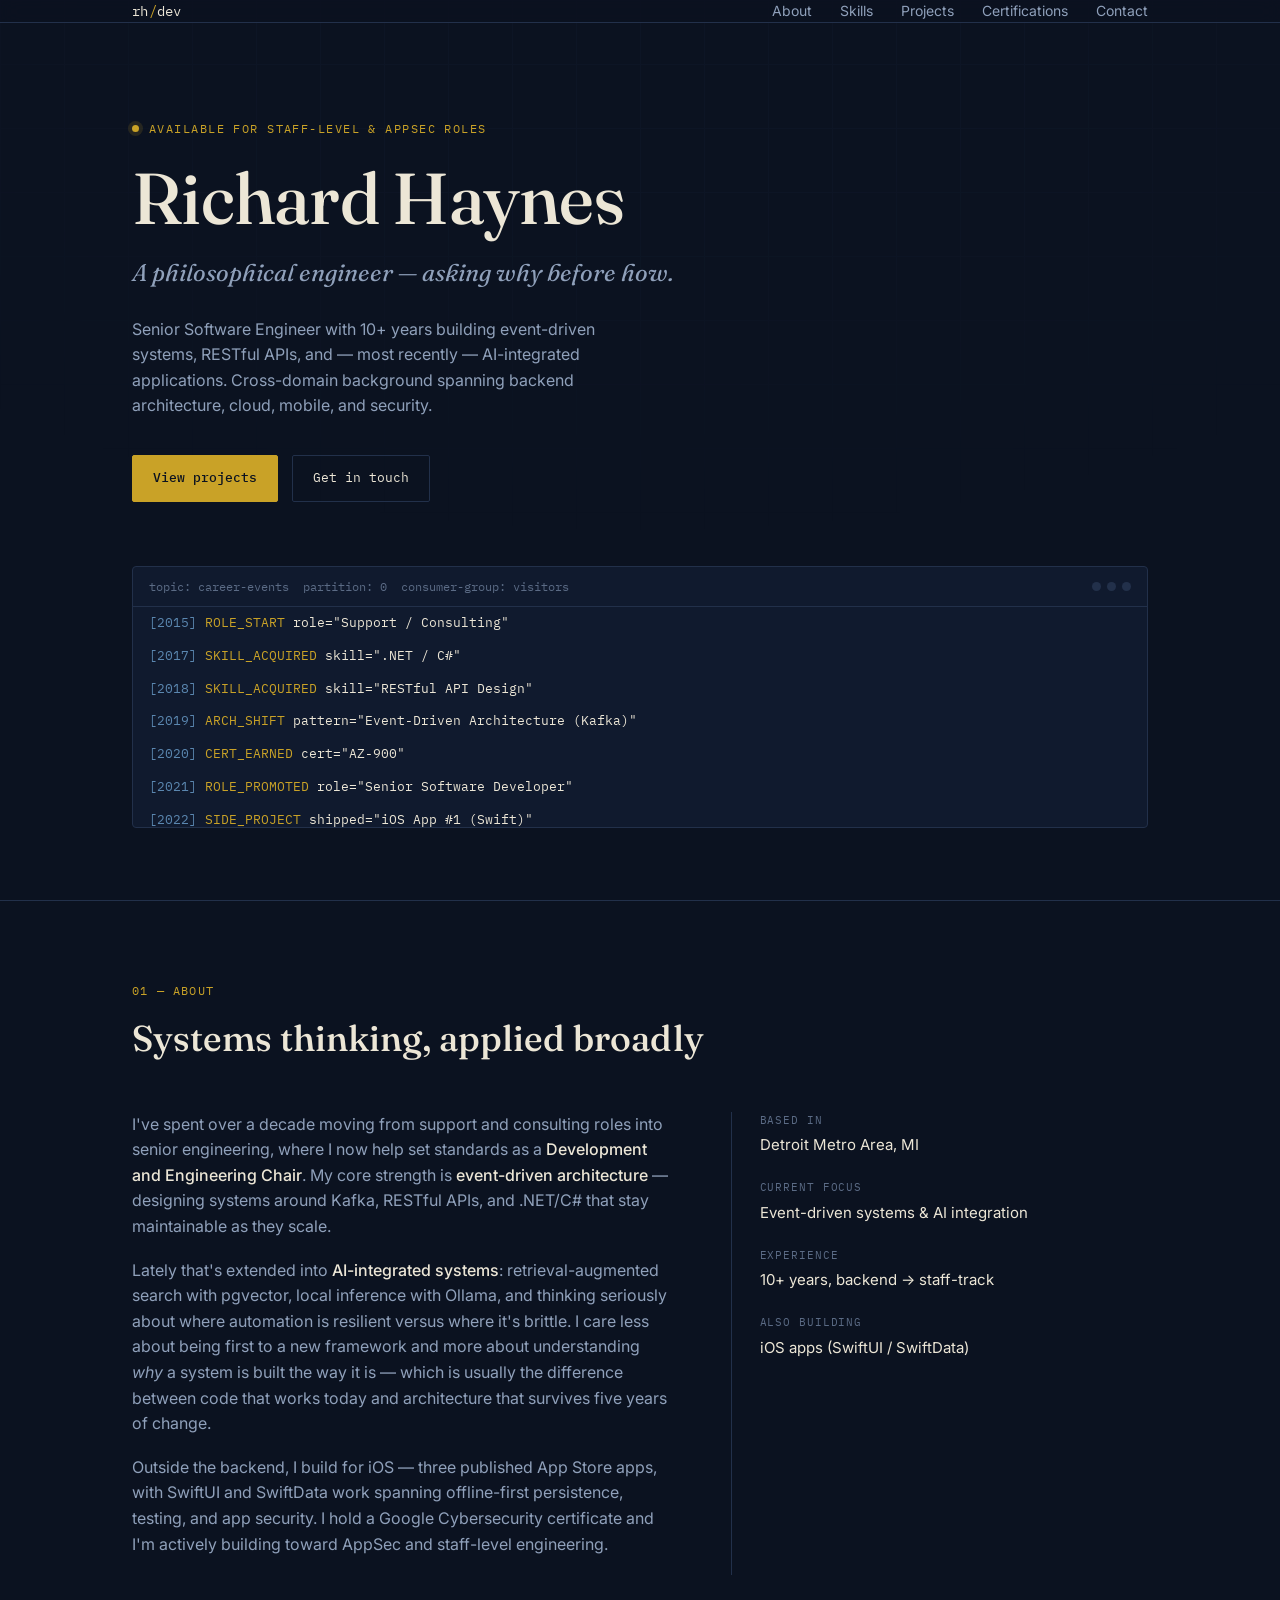
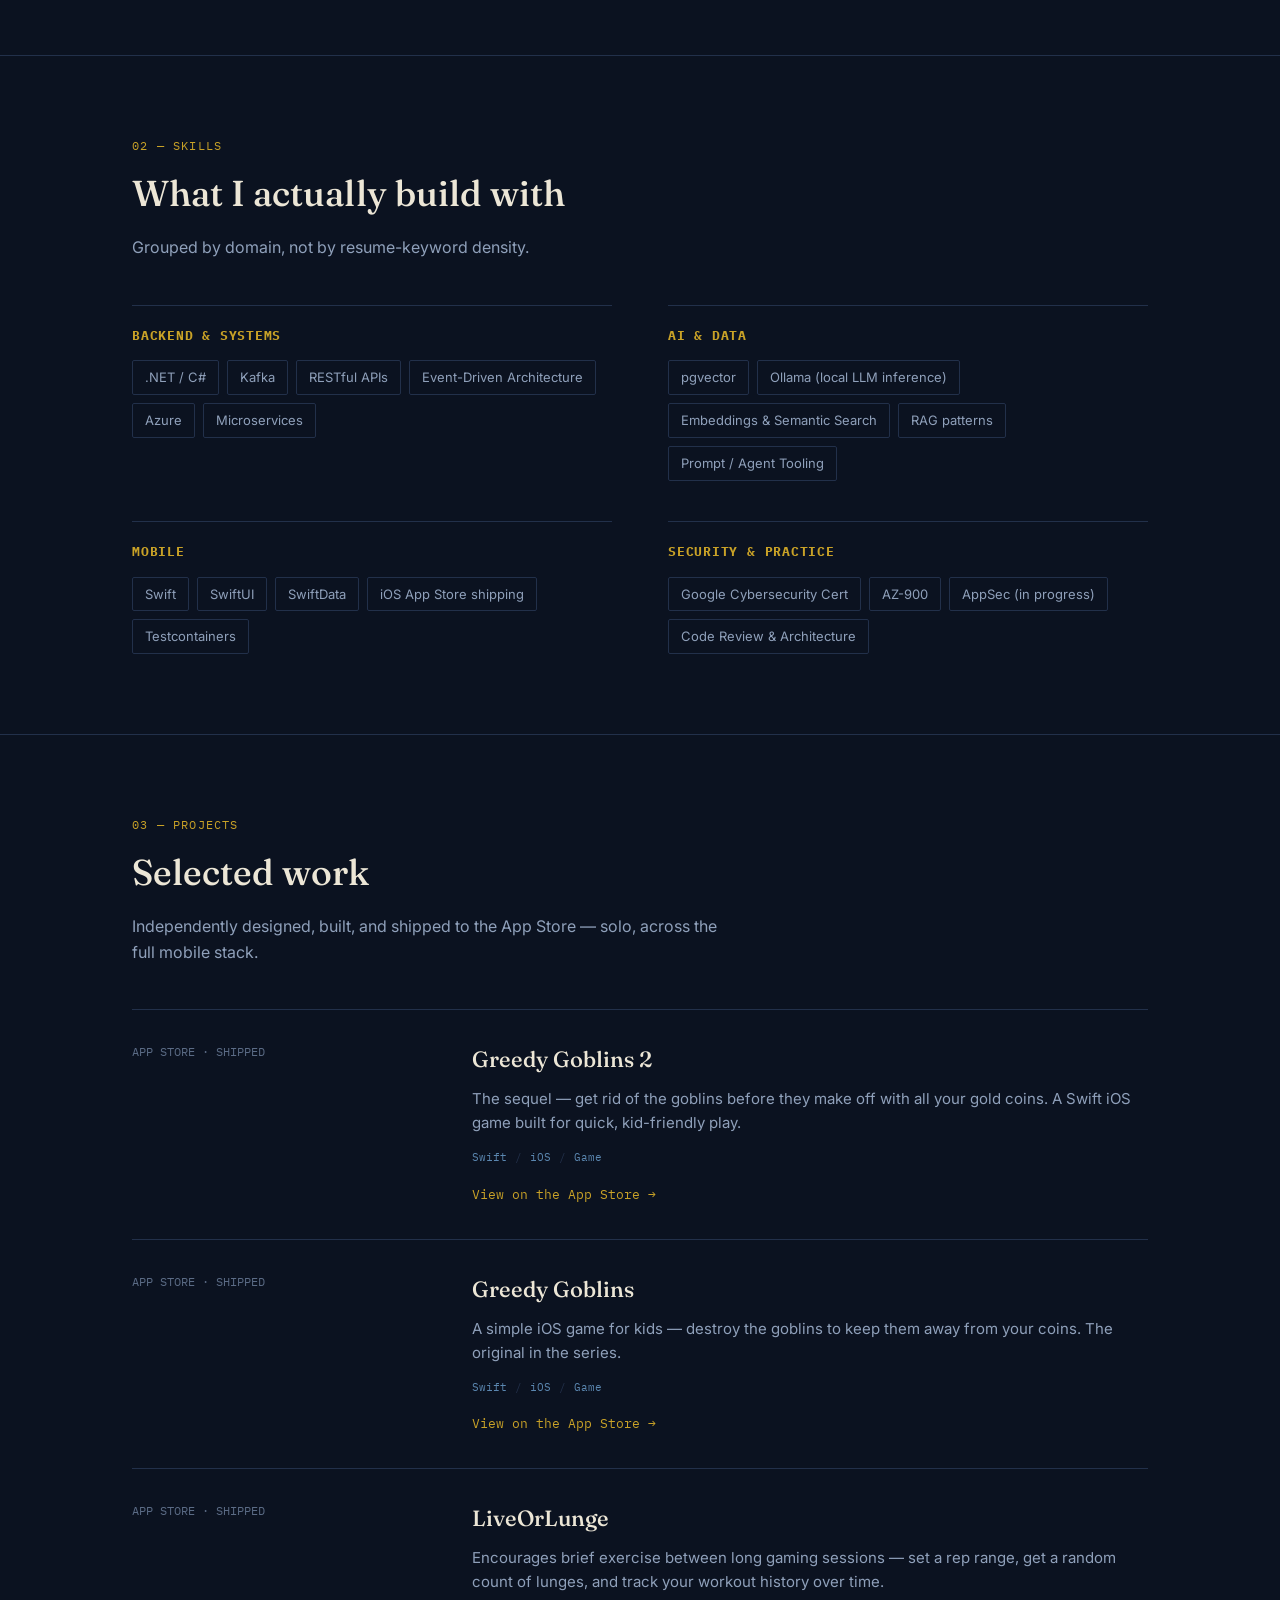
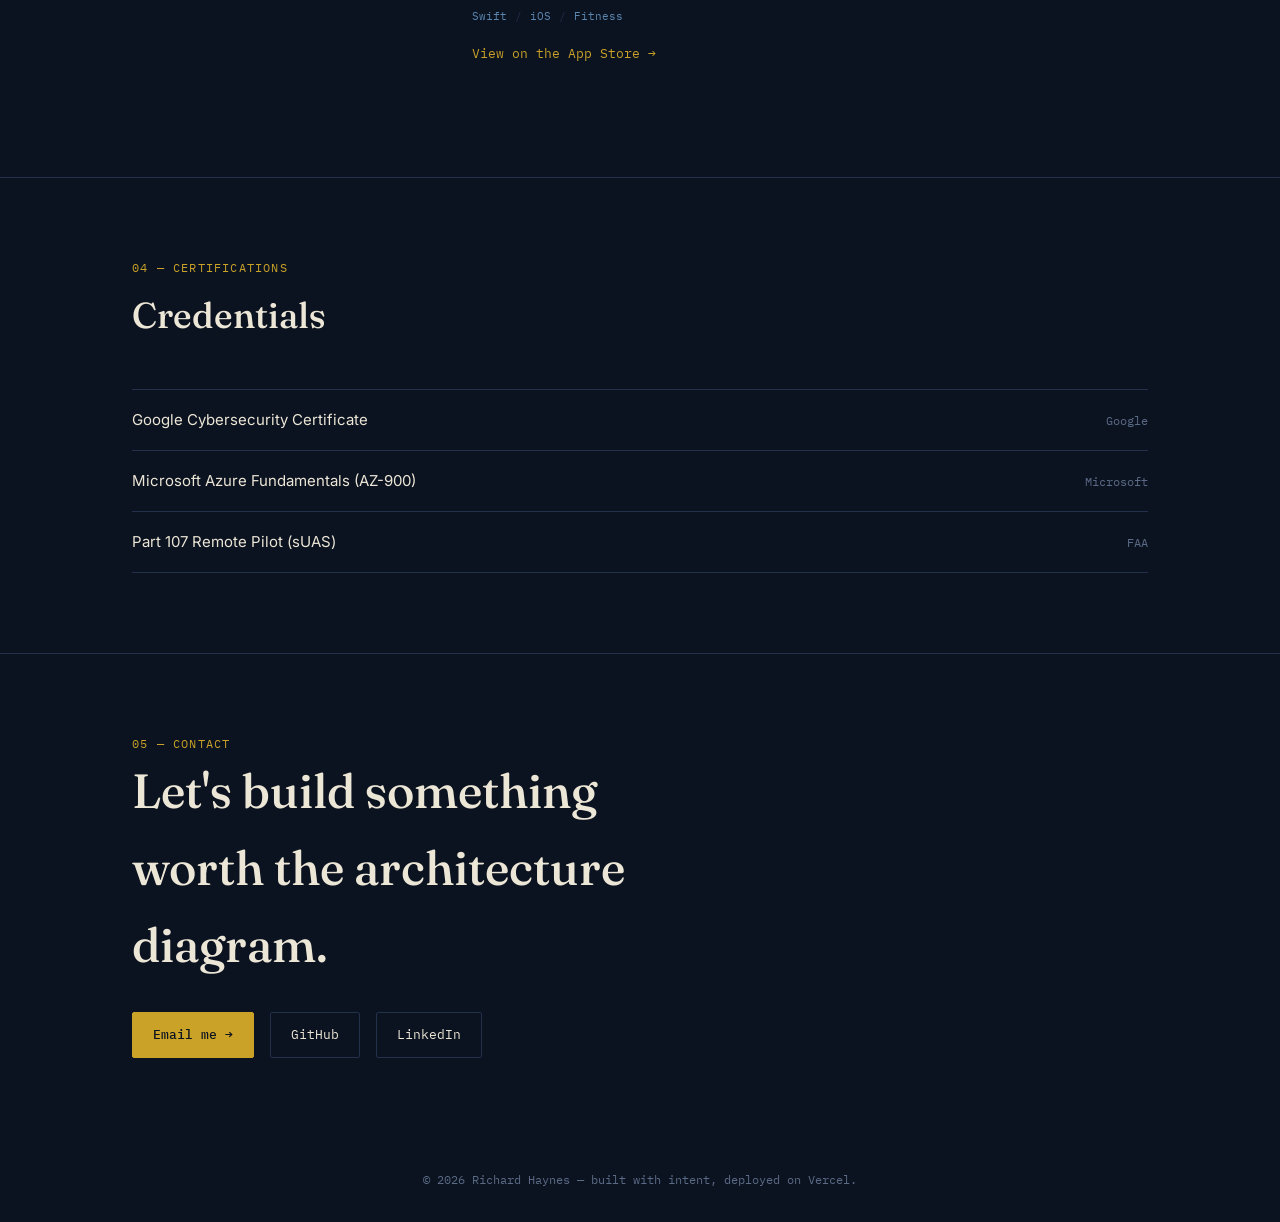
==== index.html @ aa9af034 "init commit" ====
<!DOCTYPE html>
<html lang="en">
<head>
<meta charset="UTF-8">
<meta name="viewport" content="width=device-width, initial-scale=1.0">
<title>Richard Haynes — Senior Software Engineer</title>
<meta name="description" content="Richard Haynes — Senior Software Engineer. Event-driven systems, AI integration, and the judgment layer above automation.">
<link rel="preconnect" href="https://fonts.googleapis.com">
<link rel="preconnect" href="https://fonts.gstatic.com" crossorigin>
<link href="https://fonts.googleapis.com/css2?family=Fraunces:opsz,wght@9..144,400;9..144,500;9..144,600&family=Inter:wght@400;500;600&family=IBM+Plex+Mono:wght@400;500&display=swap" rel="stylesheet">
<style>
  :root{
    --bg:#0B1220;
    --bg-panel:#101A2E;
    --bg-panel-2:#0D1626;
    --text:#ECE6D6;
    --text-dim:#8FA0BA;
    --text-dim-2:#5B6B85;
    --accent:#C9A227;
    --accent-soft:rgba(201,162,39,0.14);
    --accent-2:#5B87B0;
    --line:#22304A;
    --serif:'Fraunces', Georgia, serif;
    --sans:'Inter', -apple-system, BlinkMacSystemFont, sans-serif;
    --mono:'IBM Plex Mono', 'SF Mono', Menlo, monospace;
  }
  *{box-sizing:border-box; margin:0; padding:0;}
  html{scroll-behavior:smooth;}
  body{
    background:var(--bg);
    color:var(--text);
    font-family:var(--sans);
    line-height:1.6;
    -webkit-font-smoothing:antialiased;
  }
  a{color:inherit;}
  .wrap{max-width:1080px; margin:0 auto; padding:0 32px;}

  /* subtle grid texture */
  .grid-bg{
    position:fixed; inset:0; z-index:0; pointer-events:none;
    background-image:
      linear-gradient(var(--line) 1px, transparent 1px),
      linear-gradient(90deg, var(--line) 1px, transparent 1px);
    background-size:64px 64px;
    opacity:0.12;
    mask-image:radial-gradient(ellipse 80% 60% at 50% 0%, #000 40%, transparent 100%);
  }

  header{
    position:sticky; top:0; z-index:10;
    backdrop-filter:blur(10px);
    background:rgba(11,18,32,0.82);
    border-bottom:1px solid var(--line);
  }
  nav{
    display:flex; align-items:center; justify-content:space-between;
    padding:18px 0;
  }
  .logo{
    font-family:var(--mono); font-size:14px; letter-spacing:0.02em;
    color:var(--text);
  }
  .logo span{color:var(--accent);}
  .navlinks{display:flex; gap:28px; font-size:14px; color:var(--text-dim);}
  .navlinks a{text-decoration:none; transition:color .2s;}
  .navlinks a:hover{color:var(--accent);}

  /* HERO */
  .hero{
    position:relative; z-index:1;
    padding:96px 0 72px;
    border-bottom:1px solid var(--line);
  }
  .eyebrow{
    font-family:var(--mono); font-size:12px; letter-spacing:0.12em;
    text-transform:uppercase; color:var(--accent);
    display:flex; align-items:center; gap:10px; margin-bottom:22px;
  }
  .eyebrow::before{
    content:''; width:7px; height:7px; border-radius:50%;
    background:var(--accent); box-shadow:0 0 0 4px var(--accent-soft);
  }
  h1{
    font-family:var(--serif); font-weight:500;
    font-size:clamp(40px, 6vw, 72px);
    line-height:1.05; letter-spacing:-0.01em;
    max-width:14ch;
  }
  .role{
    font-family:var(--serif); font-style:italic; font-weight:400;
    font-size:clamp(18px, 2.2vw, 24px);
    color:var(--text-dim); margin-top:18px; max-width:38ch;
  }
  .hero-desc{
    margin-top:24px; color:var(--text-dim); max-width:52ch; font-size:16px;
  }
  .hero-cta{
    margin-top:36px; display:flex; gap:14px; flex-wrap:wrap;
  }
  .btn{
    font-family:var(--mono); font-size:13px;
    padding:12px 20px; border-radius:2px;
    text-decoration:none; display:inline-flex; align-items:center; gap:8px;
    transition:all .2s; border:1px solid var(--line);
  }
  .btn-primary{background:var(--accent); color:#0B1220; border-color:var(--accent); font-weight:500;}
  .btn-primary:hover{background:#E0B830;}
  .btn-ghost{color:var(--text); }
  .btn-ghost:hover{border-color:var(--accent); color:var(--accent);}

  /* LOG STREAM — signature element */
  .stream-panel{
    margin-top:64px;
    background:var(--bg-panel);
    border:1px solid var(--line);
    border-radius:4px;
    overflow:hidden;
  }
  .stream-head{
    display:flex; align-items:center; justify-content:space-between;
    padding:10px 16px; border-bottom:1px solid var(--line);
    font-family:var(--mono); font-size:12px; color:var(--text-dim-2);
  }
  .stream-dots{display:flex; gap:6px;}
  .stream-dots span{width:9px; height:9px; border-radius:50%; background:var(--line);}
  .stream-body{
    height:220px; overflow:hidden; position:relative;
    font-family:var(--mono); font-size:13px;
  }
  .stream-track{
    position:absolute; width:100%;
    animation:scrollLog 28s linear infinite;
  }
  .stream-track div{padding:6px 16px; white-space:nowrap; color:var(--text-dim);}
  .stream-track .k{color:var(--accent-2);}
  .stream-track .v{color:var(--accent);}
  .stream-track .msg{color:var(--text);}
  @keyframes scrollLog{
    0%{transform:translateY(0);}
    100%{transform:translateY(-50%);}
  }
  @media (prefers-reduced-motion: reduce){
    .stream-track{animation:none;}
  }

  /* SECTIONS */
  section{
    position:relative; z-index:1;
    padding:80px 0;
    border-bottom:1px solid var(--line);
  }
  .section-head{margin-bottom:44px;}
  .section-num{
    font-family:var(--mono); font-size:12px; color:var(--accent);
    letter-spacing:0.1em; text-transform:uppercase;
  }
  .section-title{
    font-family:var(--serif); font-weight:500; font-size:clamp(26px,3.4vw,36px);
    margin-top:10px;
  }
  .section-sub{color:var(--text-dim); margin-top:12px; max-width:60ch;}

  /* ABOUT */
  .about-grid{display:grid; grid-template-columns:1.3fr 1fr; gap:56px;}
  .about-body p{color:var(--text-dim); margin-bottom:18px; font-size:16px;}
  .about-body strong{color:var(--text); font-weight:500;}
  .facts{border-left:1px solid var(--line); padding-left:28px; display:flex; flex-direction:column; gap:22px;}
  .fact-label{font-family:var(--mono); font-size:11px; color:var(--text-dim-2); text-transform:uppercase; letter-spacing:0.08em;}
  .fact-val{font-size:15px; margin-top:4px;}

  /* SKILLS */
  .skill-cols{display:grid; grid-template-columns:repeat(2,1fr); gap:40px 56px;}
  .skill-group{border-top:1px solid var(--line); padding-top:20px;}
  .skill-group h3{
    font-family:var(--mono); font-size:13px; color:var(--accent);
    text-transform:uppercase; letter-spacing:0.06em; margin-bottom:14px;
  }
  .skill-tags{display:flex; flex-wrap:wrap; gap:8px;}
  .skill-tags span{
    font-size:13px; padding:6px 12px; border:1px solid var(--line);
    border-radius:2px; color:var(--text-dim);
  }

  /* PROJECTS */
  .proj-list{display:flex; flex-direction:column;}
  .proj{
    display:grid; grid-template-columns:1fr 2.2fr; gap:32px;
    padding:32px 0; border-top:1px solid var(--line);
  }
  .proj:last-child{border-bottom:none;}
  .proj-meta{font-family:var(--mono); font-size:12px; color:var(--text-dim-2);}
  .proj-title{
    font-family:var(--serif); font-size:22px; font-weight:500; margin-bottom:10px; color:var(--text);
  }
  .proj-desc{color:var(--text-dim); font-size:15px; margin-bottom:14px;}
  .proj-tags{display:flex; flex-wrap:wrap; gap:8px; margin-bottom:14px;}
  .proj-tags span{font-family:var(--mono); font-size:11px; color:var(--accent-2);}
  .proj-tags span::after{content:'/'; margin-left:8px; color:var(--line);}
  .proj-tags span:last-child::after{content:'';}
  .proj-link{font-family:var(--mono); font-size:13px; color:var(--accent); text-decoration:none;}
  .proj-link:hover{text-decoration:underline;}

  /* CERTS */
  .cert-row{
    display:flex; justify-content:space-between; align-items:baseline;
    padding:18px 0; border-top:1px solid var(--line);
    font-size:15px;
  }
  .cert-row:last-child{border-bottom:1px solid var(--line);}
  .cert-name{color:var(--text);}
  .cert-year{font-family:var(--mono); font-size:12px; color:var(--text-dim-2);}

  /* CONTACT */
  .contact{border-bottom:none;}
  .contact-inner{
    display:flex; flex-direction:column; align-items:flex-start; gap:28px;
  }
  .contact-title{
    font-family:var(--serif); font-weight:500; font-size:clamp(32px,4.4vw,48px);
    max-width:16ch;
  }
  .contact-links{display:flex; gap:16px; flex-wrap:wrap;}

  footer{
    padding:32px 0; text-align:center;
    font-family:var(--mono); font-size:12px; color:var(--text-dim-2);
  }

  /* reveal on scroll */
  .reveal{opacity:0; transform:translateY(16px); transition:opacity .6s ease, transform .6s ease;}
  .reveal.in{opacity:1; transform:translateY(0);}

  @media (max-width:760px){
    .about-grid, .skill-cols{grid-template-columns:1fr;}
    .proj{grid-template-columns:1fr; gap:12px;}
    .navlinks{display:none;}
    .wrap{padding:0 20px;}
    .facts{border-left:none; padding-left:0; border-top:1px solid var(--line); padding-top:20px;}
  }
</style>
</head>
<body>

<div class="grid-bg"></div>

<header>
  <nav class="wrap">
    <div class="logo">rh<span>/</span>dev</div>
    <div class="navlinks">
      <a href="#about">About</a>
      <a href="#skills">Skills</a>
      <a href="#projects">Projects</a>
      <a href="#certs">Certifications</a>
      <a href="#contact">Contact</a>
    </div>
  </nav>
</header>

<section class="hero">
  <div class="wrap">
    <div class="eyebrow">Available for staff-level & AppSec roles</div>
    <h1>Richard Haynes</h1>
    <p class="role">A philosophical engineer — asking why before how.</p>
    <p class="hero-desc">
      Senior Software Engineer with 10+ years building event-driven systems,
      RESTful APIs, and — most recently — AI-integrated applications. Cross-domain
      background spanning backend architecture, cloud, mobile, and security.
    </p>
    <div class="hero-cta">
      <a class="btn btn-primary" href="#projects">View projects</a>
      <a class="btn btn-ghost" href="#contact">Get in touch</a>
    </div>

    <div class="stream-panel reveal">
      <div class="stream-head">
        <span>topic: career-events&nbsp;&nbsp;partition: 0&nbsp;&nbsp;consumer-group: visitors</span>
        <div class="stream-dots"><span></span><span></span><span></span></div>
      </div>
      <div class="stream-body">
        <div class="stream-track" id="logTrack"></div>
      </div>
    </div>
  </div>
</section>

<section id="about">
  <div class="wrap">
    <div class="section-head reveal">
      <div class="section-num">01 — About</div>
      <h2 class="section-title">Systems thinking, applied broadly</h2>
    </div>
    <div class="about-grid">
      <div class="about-body reveal">
        <p>
          I've spent over a decade moving from support and consulting roles into
          senior engineering, where I now help set standards as a
          <strong>Development and Engineering Chair</strong>. My core strength is
          <strong>event-driven architecture</strong> — designing systems around
          Kafka, RESTful APIs, and .NET/C# that stay maintainable as they scale.
        </p>
        <p>
          Lately that's extended into <strong>AI-integrated systems</strong>:
          retrieval-augmented search with pgvector, local inference with Ollama,
          and thinking seriously about where automation is resilient versus
          where it's brittle. I care less about being first to a new framework
          and more about understanding <em>why</em> a system is built the way it is —
          which is usually the difference between code that works today and
          architecture that survives five years of change.
        </p>
        <p>
          Outside the backend, I build for iOS — three published App Store apps,
          with SwiftUI and SwiftData work spanning offline-first persistence,
          testing, and app security. I hold a Google Cybersecurity certificate
          and I'm actively building toward AppSec and staff-level engineering.
        </p>
      </div>
      <div class="facts reveal">
        <div>
          <div class="fact-label">Based in</div>
          <div class="fact-val">Detroit Metro Area, MI</div>
        </div>
        <div>
          <div class="fact-label">Current focus</div>
          <div class="fact-val">Event-driven systems &amp; AI integration</div>
        </div>
        <div>
          <div class="fact-label">Experience</div>
          <div class="fact-val">10+ years, backend → staff-track</div>
        </div>
        <div>
          <div class="fact-label">Also building</div>
          <div class="fact-val">iOS apps (SwiftUI / SwiftData)</div>
        </div>
      </div>
    </div>
  </div>
</section>

<section id="skills">
  <div class="wrap">
    <div class="section-head reveal">
      <div class="section-num">02 — Skills</div>
      <h2 class="section-title">What I actually build with</h2>
      <p class="section-sub">Grouped by domain, not by resume-keyword density.</p>
    </div>
    <div class="skill-cols">
      <div class="skill-group reveal">
        <h3>Backend &amp; Systems</h3>
        <div class="skill-tags">
          <span>.NET / C#</span><span>Kafka</span><span>RESTful APIs</span>
          <span>Event-Driven Architecture</span><span>Azure</span><span>Microservices</span>
        </div>
      </div>
      <div class="skill-group reveal">
        <h3>AI &amp; Data</h3>
        <div class="skill-tags">
          <span>pgvector</span><span>Ollama (local LLM inference)</span>
          <span>Embeddings &amp; Semantic Search</span><span>RAG patterns</span>
          <span>Prompt / Agent Tooling</span>
        </div>
      </div>
      <div class="skill-group reveal">
        <h3>Mobile</h3>
        <div class="skill-tags">
          <span>Swift</span><span>SwiftUI</span><span>SwiftData</span>
          <span>iOS App Store shipping</span><span>Testcontainers</span>
        </div>
      </div>
      <div class="skill-group reveal">
        <h3>Security &amp; Practice</h3>
        <div class="skill-tags">
          <span>Google Cybersecurity Cert</span><span>AZ-900</span>
          <span>AppSec (in progress)</span><span>Code Review &amp; Architecture</span>
        </div>
      </div>
    </div>
  </div>
</section>

<section id="projects">
  <div class="wrap">
    <div class="section-head reveal">
      <div class="section-num">03 — Projects</div>
      <h2 class="section-title">Selected work</h2>
      <p class="section-sub">
        Independently designed, built, and shipped to the App Store — solo,
        across the full mobile stack.
      </p>
    </div>
    <div class="proj-list">
      <div class="proj reveal">
        <div class="proj-meta">APP STORE · SHIPPED</div>
        <div>
          <div class="proj-title">Greedy Goblins 2</div>
          <p class="proj-desc">
            The sequel — get rid of the goblins before they make off with all
            your gold coins. A Swift iOS game built for quick, kid-friendly play.
          </p>
          <div class="proj-tags">
            <span>Swift</span><span>iOS</span><span>Game</span>
          </div>
          <a class="proj-link" href="https://apps.apple.com/us/app/greedy-goblins2/id6476446860" target="_blank" rel="noopener">View on the App Store →</a>
        </div>
      </div>

      <div class="proj reveal">
        <div class="proj-meta">APP STORE · SHIPPED</div>
        <div>
          <div class="proj-title">Greedy Goblins</div>
          <p class="proj-desc">
            A simple iOS game for kids — destroy the goblins to keep them away
            from your coins. The original in the series.
          </p>
          <div class="proj-tags">
            <span>Swift</span><span>iOS</span><span>Game</span>
          </div>
          <a class="proj-link" href="https://apps.apple.com/us/app/greedygoblins/id6475239897" target="_blank" rel="noopener">View on the App Store →</a>
        </div>
      </div>

      <div class="proj reveal">
        <div class="proj-meta">APP STORE · SHIPPED</div>
        <div>
          <div class="proj-title">LiveOrLunge</div>
          <p class="proj-desc">
            Encourages brief exercise between long gaming sessions — set a rep
            range, get a random count of lunges, and track your workout history
            over time.
          </p>
          <div class="proj-tags">
            <span>Swift</span><span>iOS</span><span>Fitness</span>
          </div>
          <a class="proj-link" href="https://apps.apple.com/us/app/liveorlunge/id1667128432" target="_blank" rel="noopener">View on the App Store →</a>
        </div>
      </div>
    </div>
  </div>
</section>

<section id="certs">
  <div class="wrap">
    <div class="section-head reveal">
      <div class="section-num">04 — Certifications</div>
      <h2 class="section-title">Credentials</h2>
    </div>
    <div class="reveal">
      <div class="cert-row">
        <span class="cert-name">Google Cybersecurity Certificate</span>
        <span class="cert-year">Google</span>
      </div>
      <div class="cert-row">
        <span class="cert-name">Microsoft Azure Fundamentals (AZ-900)</span>
        <span class="cert-year">Microsoft</span>
      </div>
      <div class="cert-row">
        <span class="cert-name">Part 107 Remote Pilot (sUAS)</span>
        <span class="cert-year">FAA</span>
      </div>
    </div>
  </div>
</section>

<section id="contact" class="contact">
  <div class="wrap contact-inner reveal">
    <div>
      <div class="section-num">05 — Contact</div>
      <h2 class="contact-title">Let's build something worth the architecture diagram.</h2>
    </div>
    <div class="contact-links">
      <a class="btn btn-primary" href="mailto:your.email@example.com">Email me →</a>
      <a class="btn btn-ghost" href="https://github.com/rhaynes123" target="_blank" rel="noopener">GitHub</a>
      <a class="btn btn-ghost" href="#" target="_blank" rel="noopener">LinkedIn</a>
    </div>
  </div>
</section>

<footer>
  © <span id="year"></span> Richard Haynes — built with intent, deployed on Vercel.
</footer>

<script>
  document.getElementById('year').textContent = new Date().getFullYear();

  const events = [
    ['2015', 'ROLE_START', 'role="Support / Consulting"'],
    ['2017', 'SKILL_ACQUIRED', 'skill=".NET / C#"'],
    ['2018', 'SKILL_ACQUIRED', 'skill="RESTful API Design"'],
    ['2019', 'ARCH_SHIFT', 'pattern="Event-Driven Architecture (Kafka)"'],
    ['2020', 'CERT_EARNED', 'cert="AZ-900"'],
    ['2021', 'ROLE_PROMOTED', 'role="Senior Software Developer"'],
    ['2022', 'SIDE_PROJECT', 'shipped="iOS App #1 (Swift)"'],
    ['2022', 'SIDE_PROJECT', 'shipped="iOS App #2 (Swift)"'],
    ['2023', 'ROLE_EXPANDED', 'role="Development & Engineering Chair"'],
    ['2023', 'CERT_EARNED', 'cert="Google Cybersecurity Certificate"'],
    ['2024', 'SIDE_PROJECT', 'shipped="iOS App #3 (Swift)"'],
    ['2025', 'SKILL_ACQUIRED', 'skill="pgvector + Ollama (local LLM inference)"'],
    ['2025', 'PROJECT_BUILT', 'name="RichSnackRackV2"'],
    ['2026', 'STATUS', 'msg="Targeting staff-level / AppSec. Still asking why."'],
  ];

  const track = document.getElementById('logTrack');
  function renderLog(){
    const rows = events.map(([t,type,rest]) =>
      `<div><span class="k">[${t}]</span> <span class="v">${type}</span> <span class="msg">${rest}</span></div>`
    ).join('');
    track.innerHTML = rows + rows; // duplicate for seamless loop
  }
  renderLog();

  // scroll reveal
  const io = new IntersectionObserver((entries) => {
    entries.forEach(e => { if (e.isIntersecting) e.target.classList.add('in'); });
  }, { threshold: 0.12 });
  document.querySelectorAll('.reveal').forEach(el => io.observe(el));
</script>

</body>
</html>
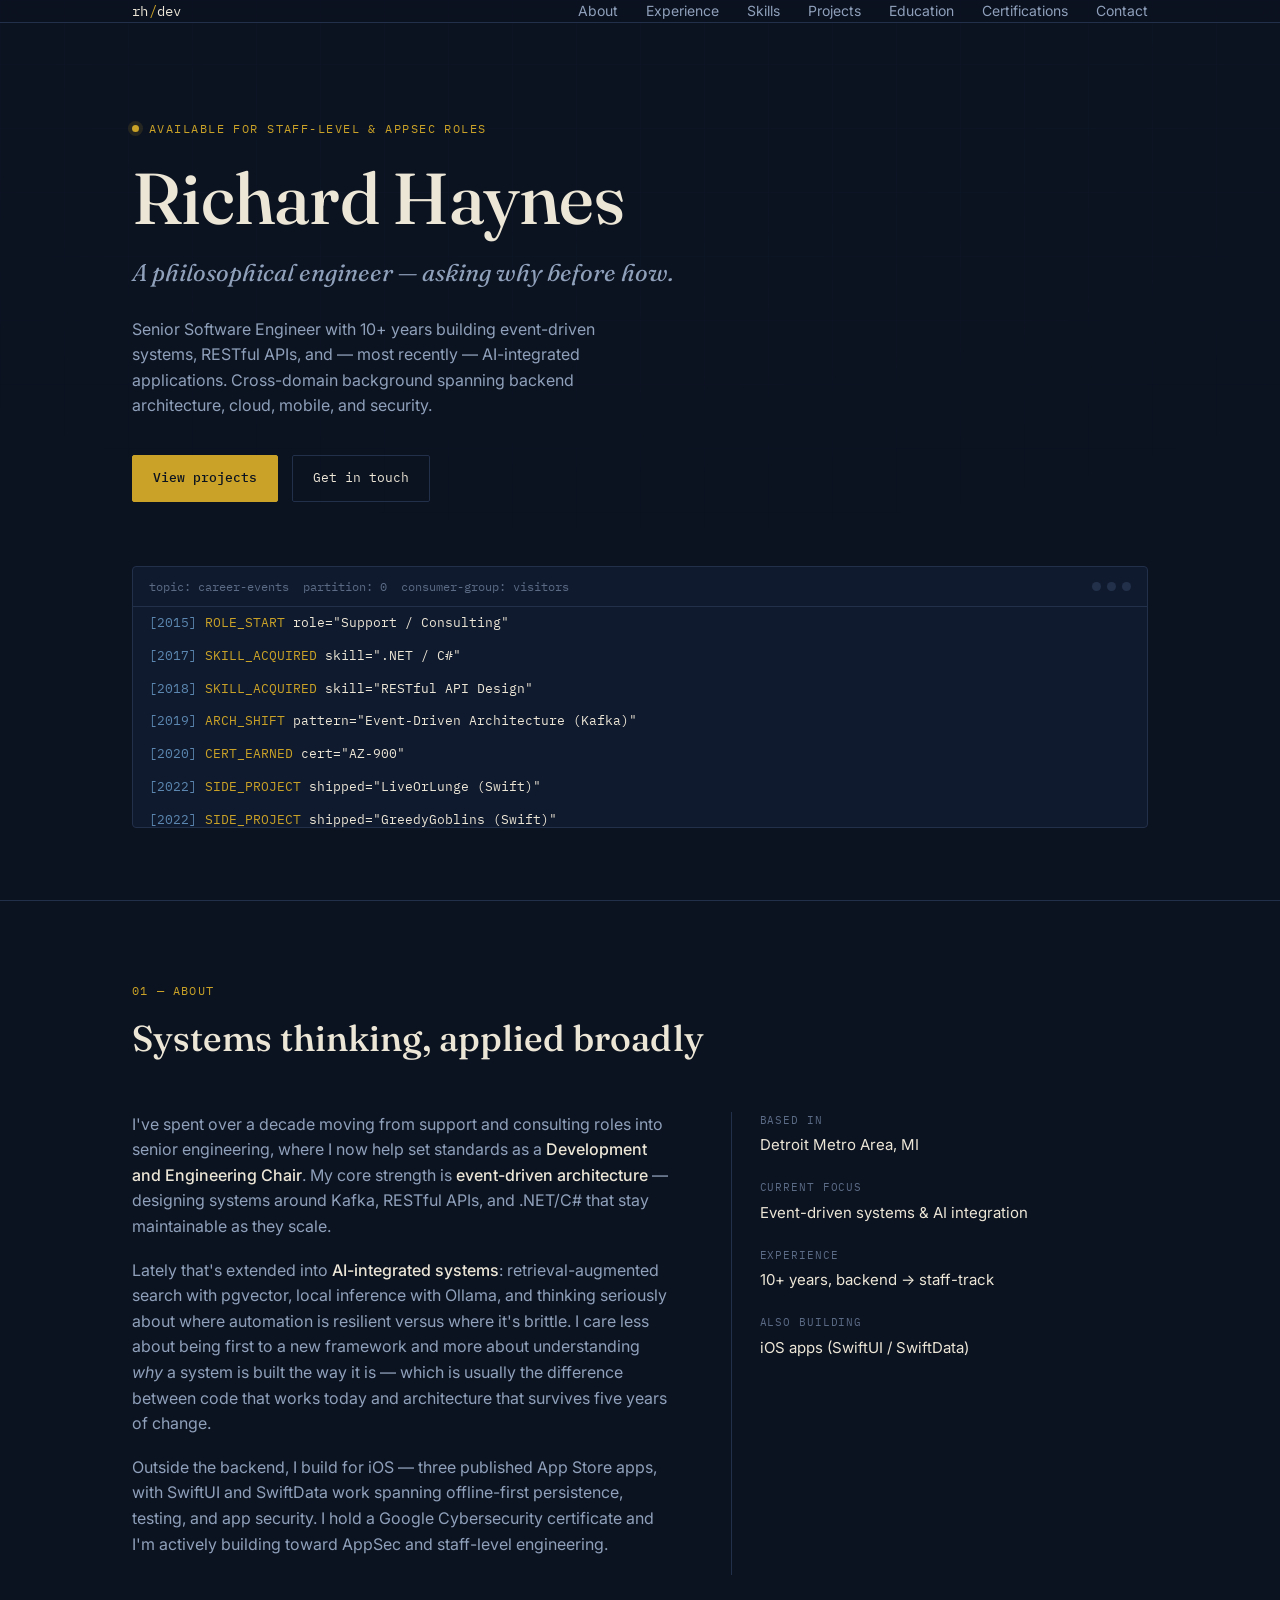
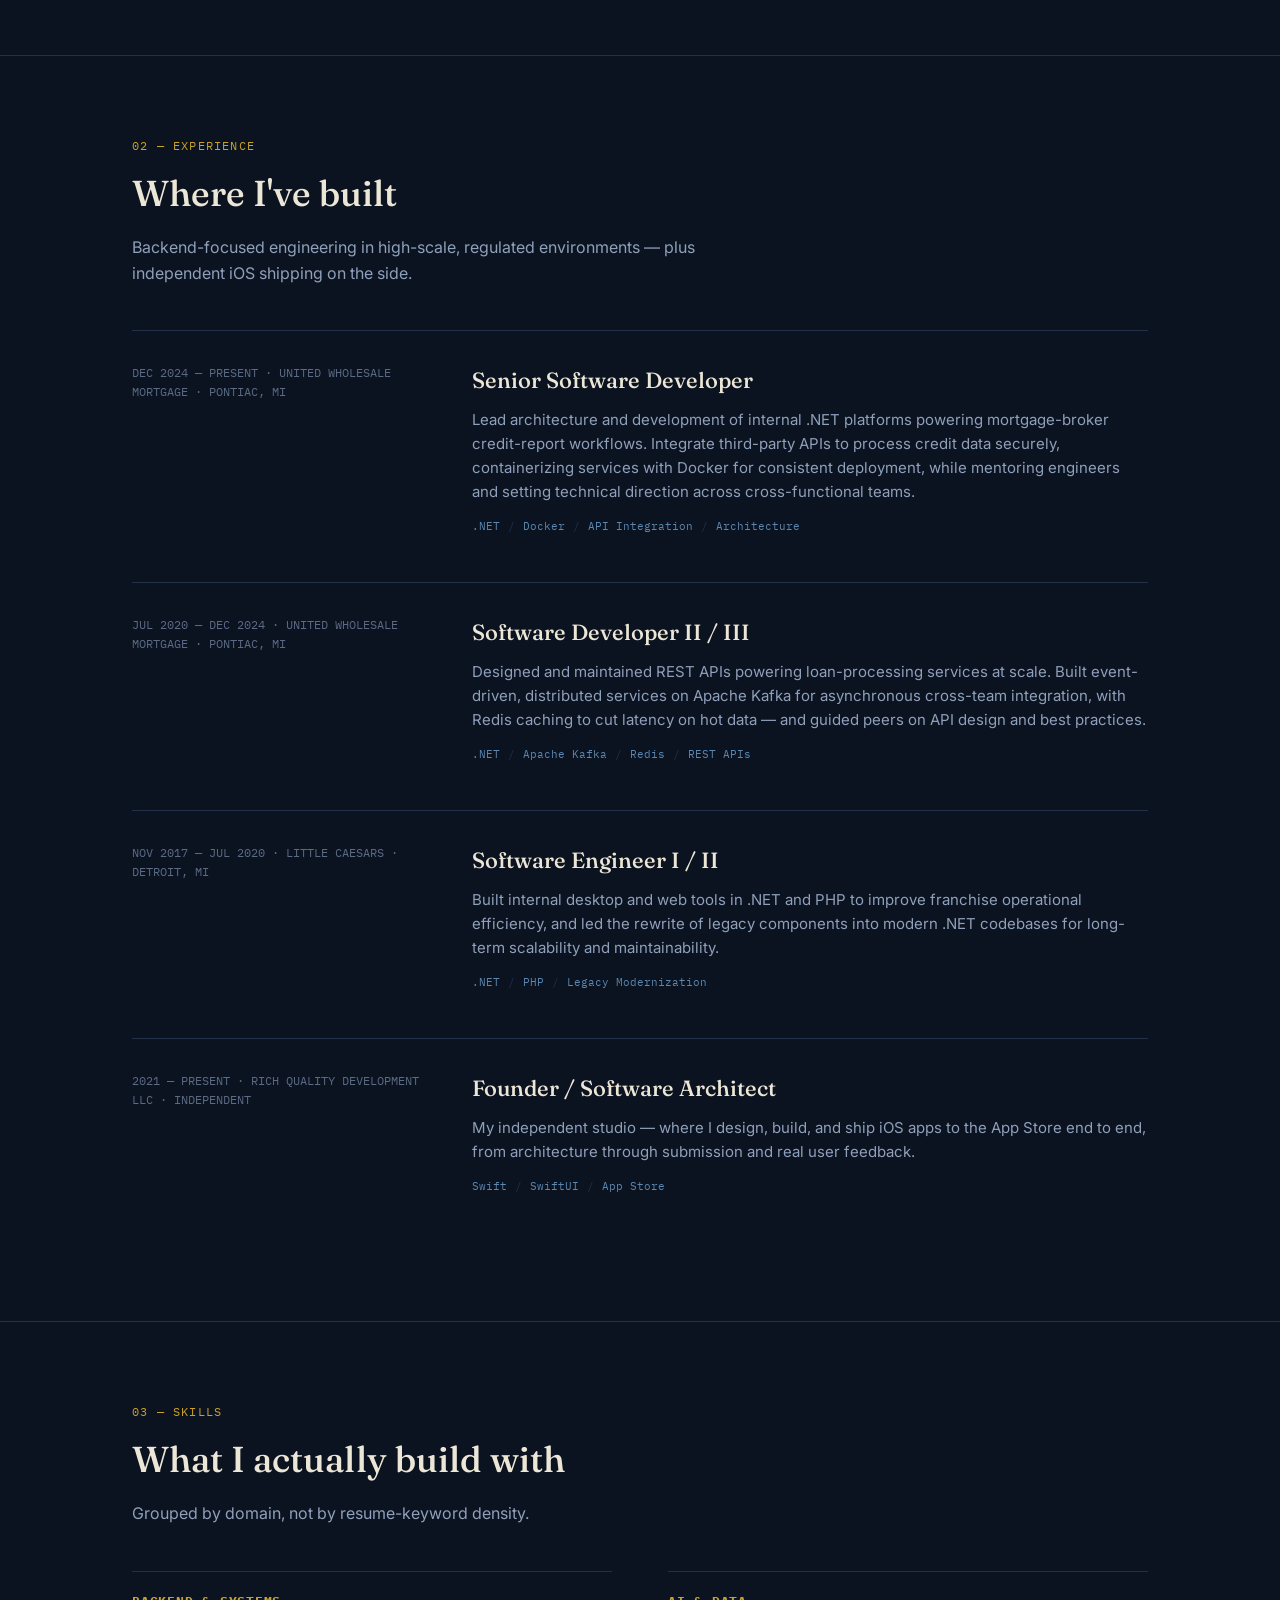
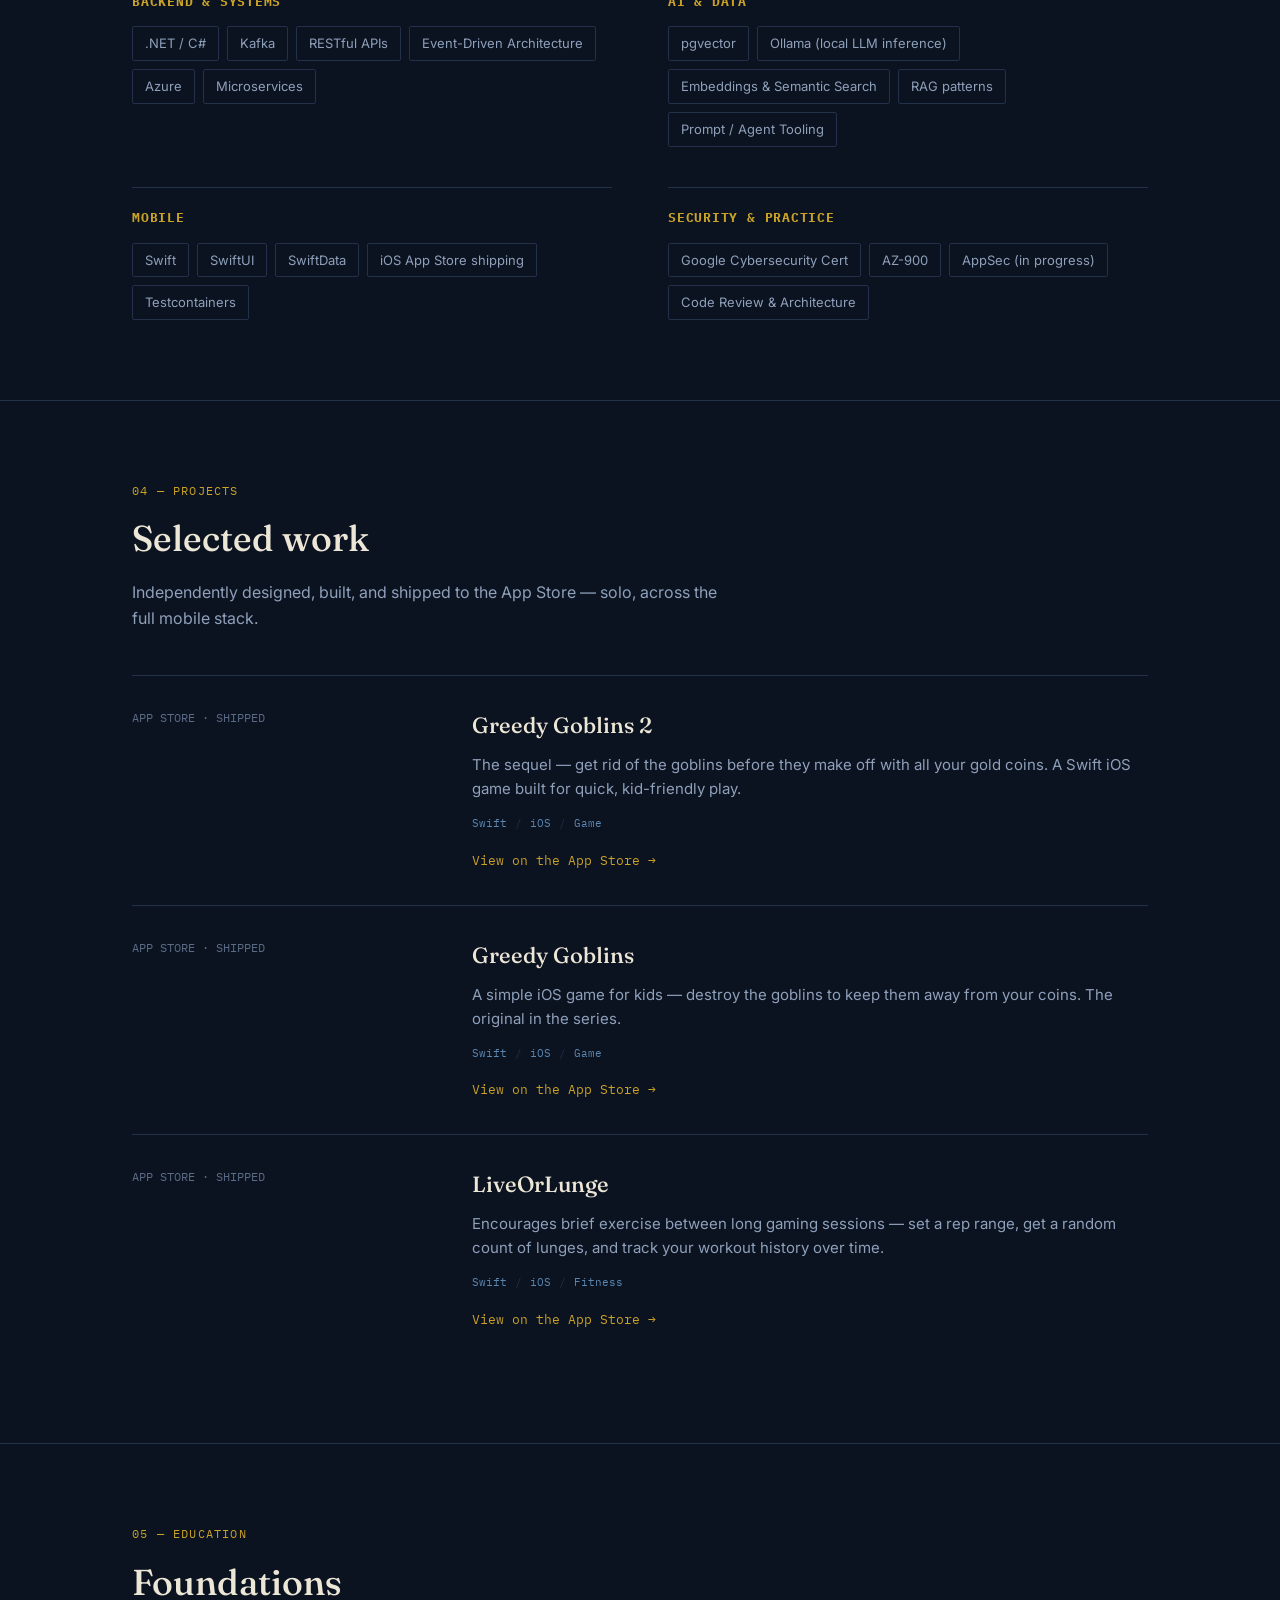
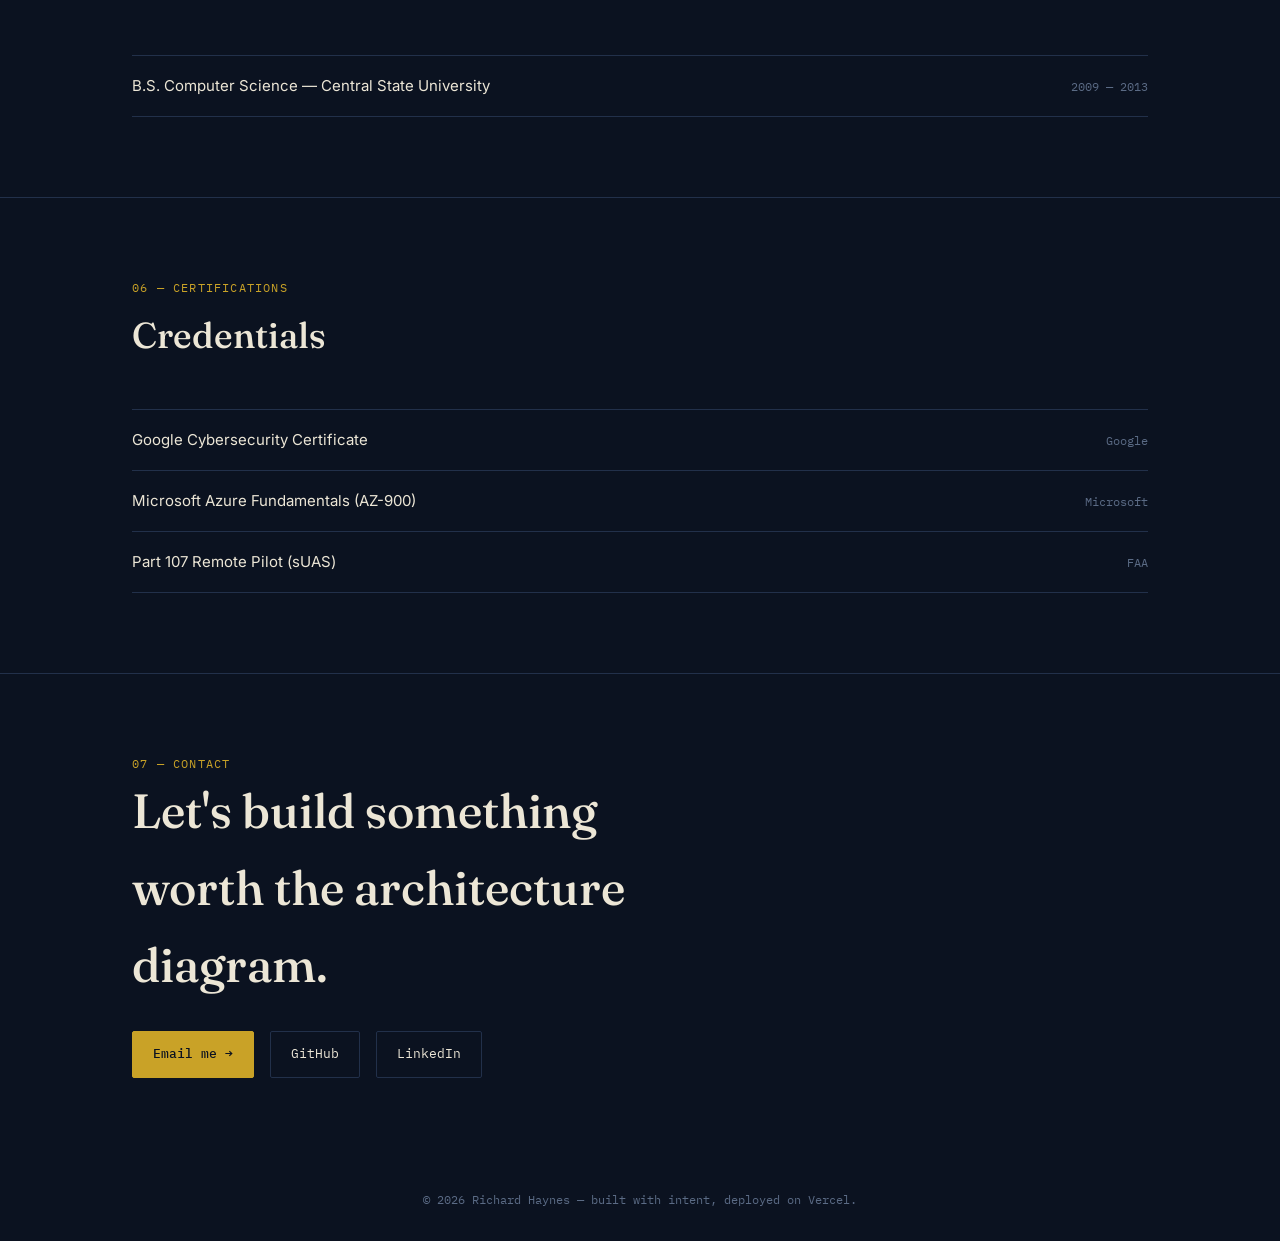
==== commit 10185590: "Adding my career and experiences" ====
--- a/index.html
+++ b/index.html
@@ -249,8 +249,10 @@
     <div class="logo">rh<span>/</span>dev</div>
     <div class="navlinks">
       <a href="#about">About</a>
+      <a href="#experience">Experience</a>
       <a href="#skills">Skills</a>
       <a href="#projects">Projects</a>
+      <a href="#education">Education</a>
       <a href="#certs">Certifications</a>
       <a href="#contact">Contact</a>
     </div>
@@ -337,10 +339,90 @@
   </div>
 </section>
 
+<section id="experience">
+  <div class="wrap">
+    <div class="section-head reveal">
+      <div class="section-num">02 — Experience</div>
+      <h2 class="section-title">Where I've built</h2>
+      <p class="section-sub">
+        Backend-focused engineering in high-scale, regulated environments —
+        plus independent iOS shipping on the side.
+      </p>
+    </div>
+    <div class="proj-list">
+      <div class="proj reveal">
+        <div class="proj-meta">DEC 2024 — PRESENT · UNITED WHOLESALE MORTGAGE · PONTIAC, MI</div>
+        <div>
+          <div class="proj-title">Senior Software Developer</div>
+          <p class="proj-desc">
+            Lead architecture and development of internal .NET platforms
+            powering mortgage-broker credit-report workflows. Integrate
+            third-party APIs to process credit data securely, containerizing
+            services with Docker for consistent deployment, while mentoring
+            engineers and setting technical direction across cross-functional
+            teams.
+          </p>
+          <div class="proj-tags">
+            <span>.NET</span><span>Docker</span><span>API Integration</span><span>Architecture</span>
+          </div>
+        </div>
+      </div>
+
+      <div class="proj reveal">
+        <div class="proj-meta">JUL 2020 — DEC 2024 · UNITED WHOLESALE MORTGAGE · PONTIAC, MI</div>
+        <div>
+          <div class="proj-title">Software Developer II / III</div>
+          <p class="proj-desc">
+            Designed and maintained REST APIs powering loan-processing services
+            at scale. Built event-driven, distributed services on Apache Kafka
+            for asynchronous cross-team integration, with Redis caching to cut
+            latency on hot data — and guided peers on API design and best
+            practices.
+          </p>
+          <div class="proj-tags">
+            <span>.NET</span><span>Apache Kafka</span><span>Redis</span><span>REST APIs</span>
+          </div>
+        </div>
+      </div>
+
+      <div class="proj reveal">
+        <div class="proj-meta">NOV 2017 — JUL 2020 · LITTLE CAESARS · DETROIT, MI</div>
+        <div>
+          <div class="proj-title">Software Engineer I / II</div>
+          <p class="proj-desc">
+            Built internal desktop and web tools in .NET and PHP to improve
+            franchise operational efficiency, and led the rewrite of legacy
+            components into modern .NET codebases for long-term scalability and
+            maintainability.
+          </p>
+          <div class="proj-tags">
+            <span>.NET</span><span>PHP</span><span>Legacy Modernization</span>
+          </div>
+        </div>
+      </div>
+
+      <div class="proj reveal">
+        <div class="proj-meta">2021 — PRESENT · RICH QUALITY DEVELOPMENT LLC · INDEPENDENT</div>
+        <div>
+          <div class="proj-title">Founder / Software Architect</div>
+          <p class="proj-desc">
+            My independent studio — where I design, build, and ship iOS apps to
+            the App Store end to end, from architecture through submission and
+            real user feedback.
+          </p>
+          <div class="proj-tags">
+            <span>Swift</span><span>SwiftUI</span><span>App Store</span>
+          </div>
+        </div>
+      </div>
+    </div>
+  </div>
+</section>
+
 <section id="skills">
   <div class="wrap">
     <div class="section-head reveal">
-      <div class="section-num">02 — Skills</div>
+      <div class="section-num">03 — Skills</div>
       <h2 class="section-title">What I actually build with</h2>
       <p class="section-sub">Grouped by domain, not by resume-keyword density.</p>
     </div>
@@ -381,7 +463,7 @@
 <section id="projects">
   <div class="wrap">
     <div class="section-head reveal">
-      <div class="section-num">03 — Projects</div>
+      <div class="section-num">04 — Projects</div>
       <h2 class="section-title">Selected work</h2>
       <p class="section-sub">
         Independently designed, built, and shipped to the App Store — solo,
@@ -438,10 +520,25 @@
   </div>
 </section>
 
+<section id="education">
+  <div class="wrap">
+    <div class="section-head reveal">
+      <div class="section-num">05 — Education</div>
+      <h2 class="section-title">Foundations</h2>
+    </div>
+    <div class="reveal">
+      <div class="cert-row">
+        <span class="cert-name">B.S. Computer Science — Central State University</span>
+        <span class="cert-year">2009 — 2013</span>
+      </div>
+    </div>
+  </div>
+</section>
+
 <section id="certs">
   <div class="wrap">
     <div class="section-head reveal">
-      <div class="section-num">04 — Certifications</div>
+      <div class="section-num">06 — Certifications</div>
       <h2 class="section-title">Credentials</h2>
     </div>
     <div class="reveal">
@@ -464,7 +561,7 @@
 <section id="contact" class="contact">
   <div class="wrap contact-inner reveal">
     <div>
-      <div class="section-num">05 — Contact</div>
+      <div class="section-num">07 — Contact</div>
       <h2 class="contact-title">Let's build something worth the architecture diagram.</h2>
     </div>
     <div class="contact-links">
@@ -488,15 +585,14 @@
     ['2018', 'SKILL_ACQUIRED', 'skill="RESTful API Design"'],
     ['2019', 'ARCH_SHIFT', 'pattern="Event-Driven Architecture (Kafka)"'],
     ['2020', 'CERT_EARNED', 'cert="AZ-900"'],
-    ['2021', 'ROLE_PROMOTED', 'role="Senior Software Developer"'],
-    ['2022', 'SIDE_PROJECT', 'shipped="iOS App #1 (Swift)"'],
-    ['2022', 'SIDE_PROJECT', 'shipped="iOS App #2 (Swift)"'],
+    ['2022', 'SIDE_PROJECT', 'shipped="LiveOrLunge (Swift)"'],
+    ['2022', 'SIDE_PROJECT', 'shipped="GreedyGoblins (Swift)"'],
     ['2023', 'ROLE_EXPANDED', 'role="Development & Engineering Chair"'],
     ['2023', 'CERT_EARNED', 'cert="Google Cybersecurity Certificate"'],
-    ['2024', 'SIDE_PROJECT', 'shipped="iOS App #3 (Swift)"'],
+    ['2024', 'SIDE_PROJECT', 'shipped="GreedyGoblins 2 (Swift)"'],
+    ['2024', 'ROLE_PROMOTED', 'role="Senior Software Developer"'],
     ['2025', 'SKILL_ACQUIRED', 'skill="pgvector + Ollama (local LLM inference)"'],
-    ['2025', 'PROJECT_BUILT', 'name="RichSnackRackV2"'],
-    ['2026', 'STATUS', 'msg="Targeting staff-level / AppSec. Still asking why."'],
+    ['2026', 'STATUS', 'msg="Targeting staff-level / architect. Still asking why."'],
   ];
 
   const track = document.getElementById('logTrack');
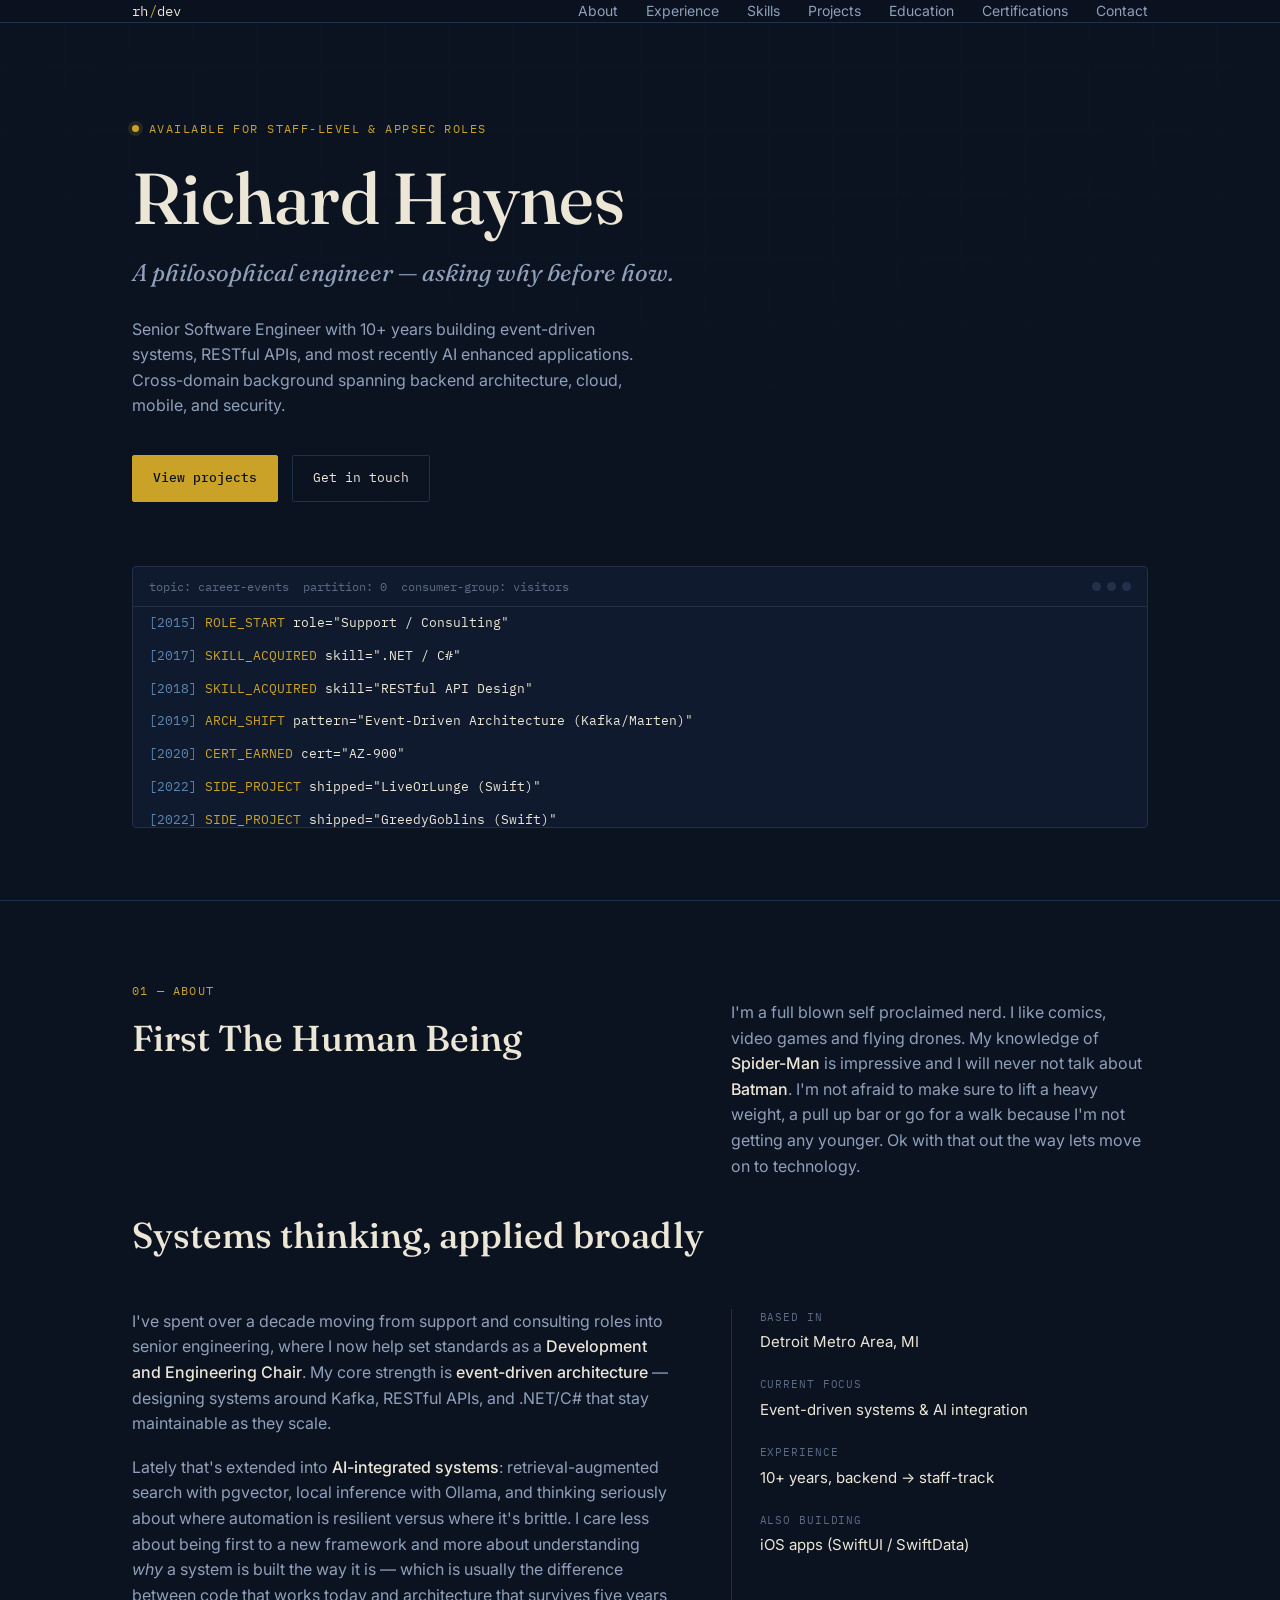
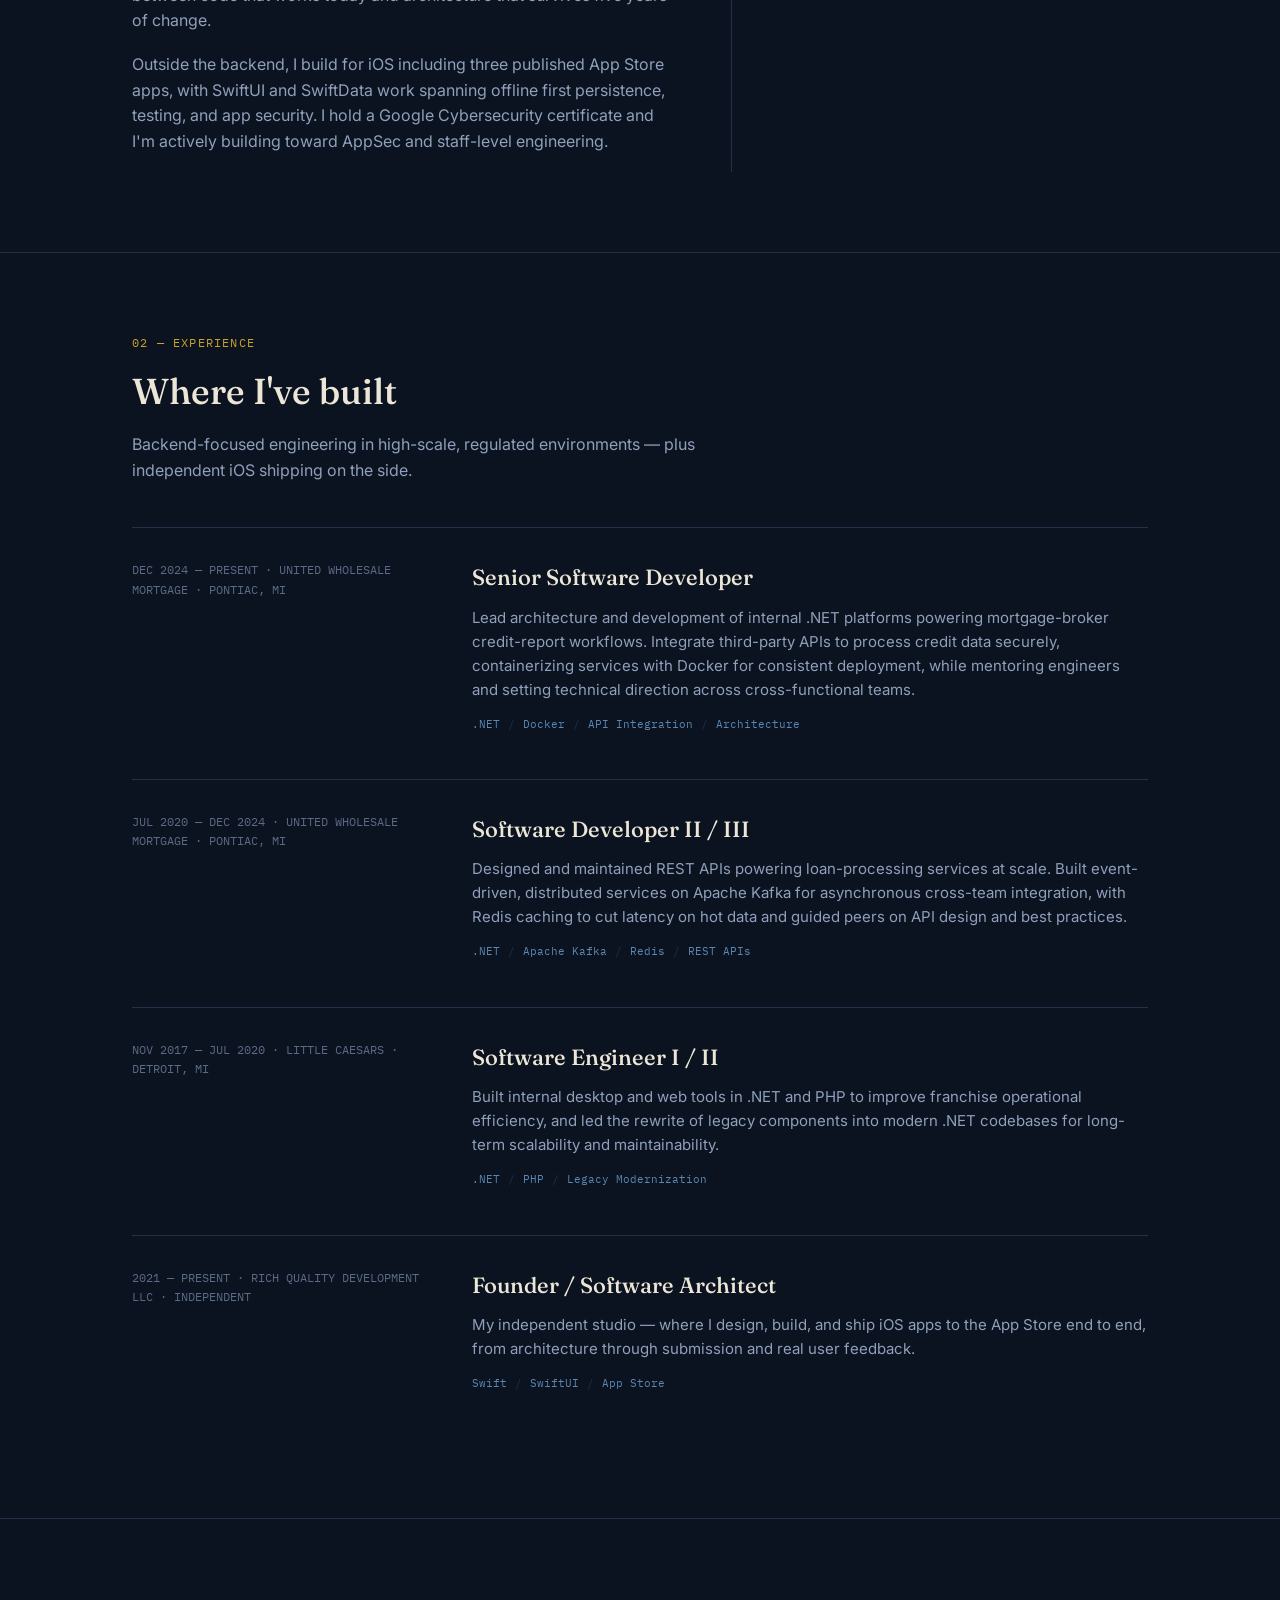
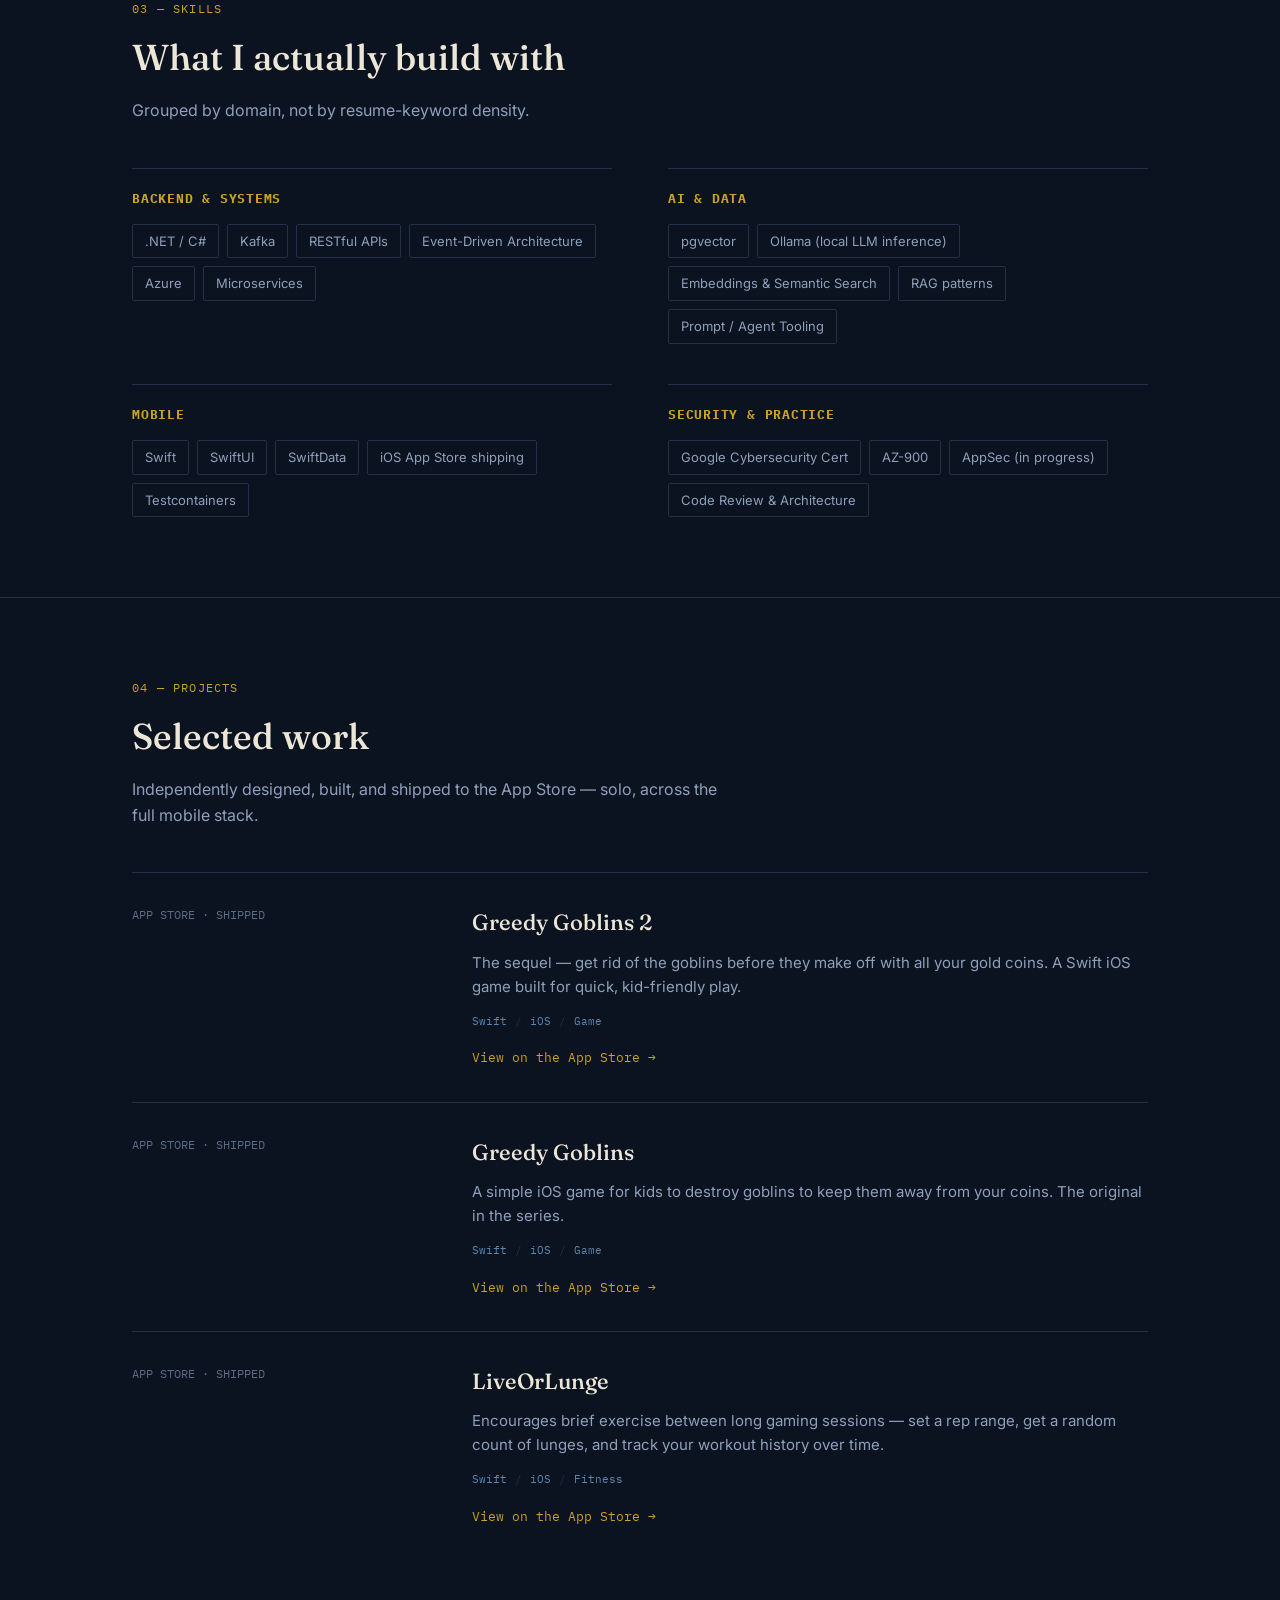
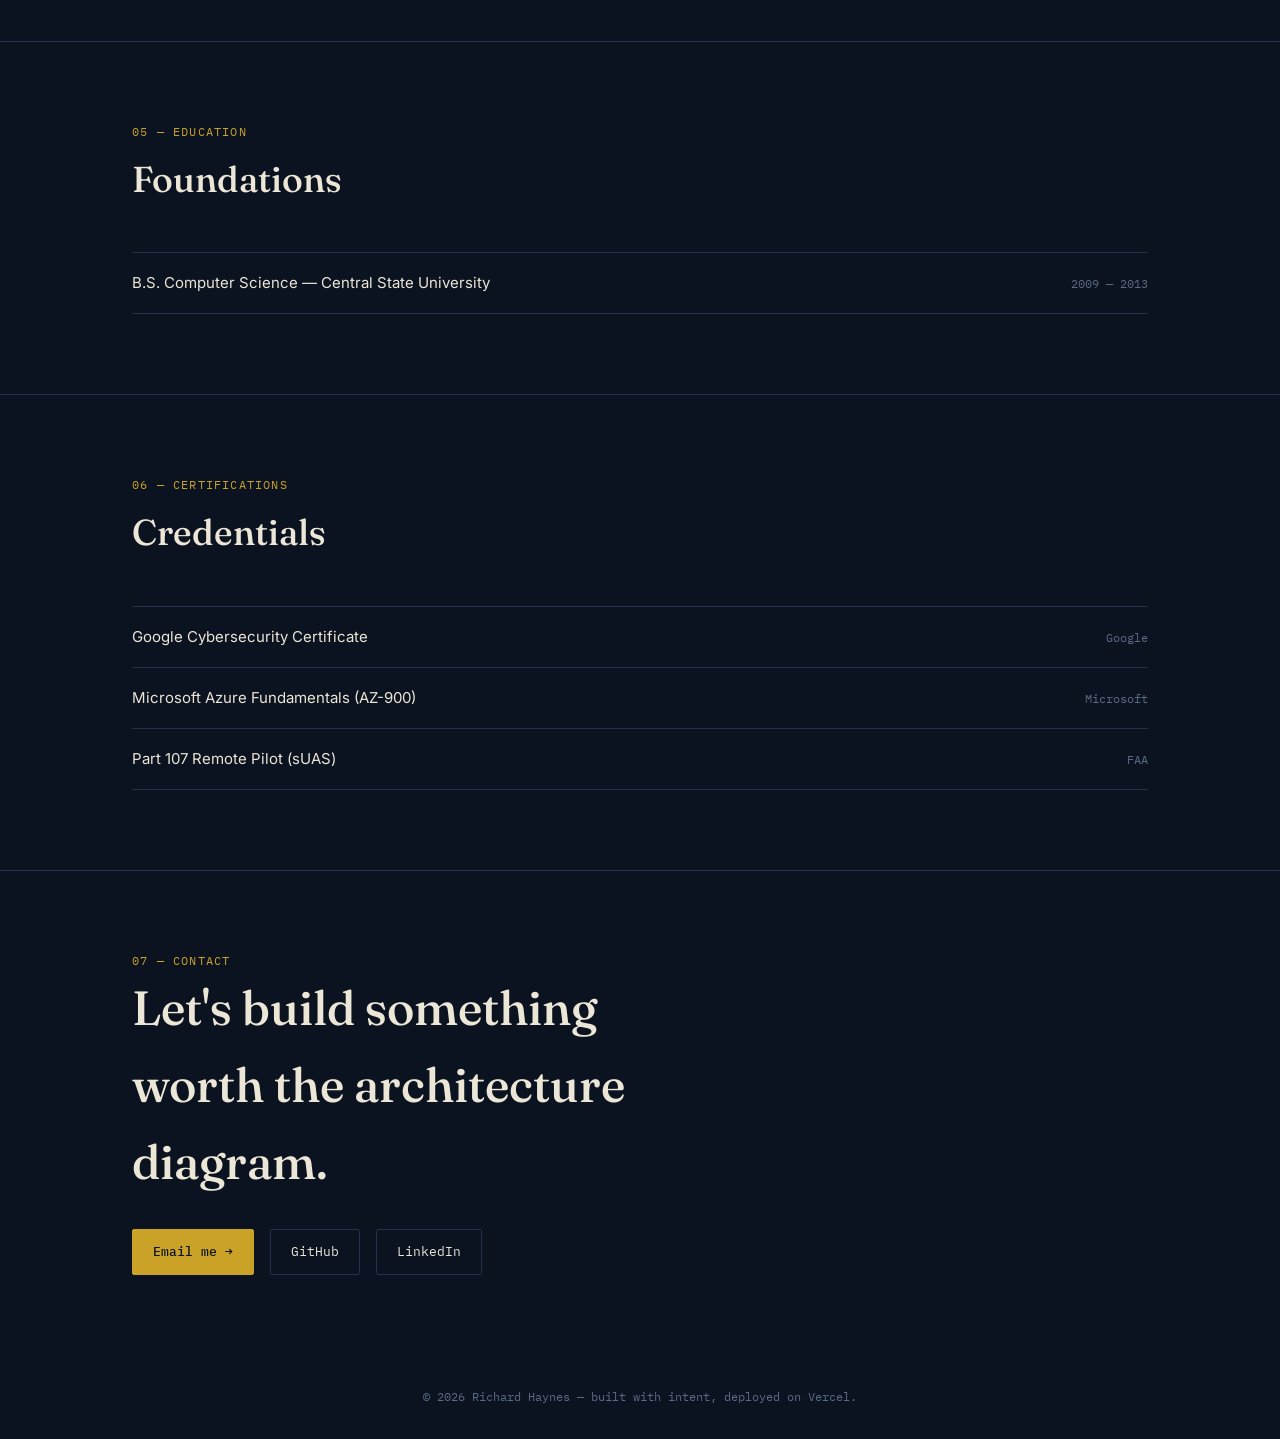
==== commit 7004edb4: "Adding some more personal messaging" ====
--- a/index.html
+++ b/index.html
@@ -266,7 +266,7 @@
     <p class="role">A philosophical engineer — asking why before how.</p>
     <p class="hero-desc">
       Senior Software Engineer with 10+ years building event-driven systems,
-      RESTful APIs, and — most recently — AI-integrated applications. Cross-domain
+      RESTful APIs, and  most recently AI enhanced applications. Cross-domain
       background spanning backend architecture, cloud, mobile, and security.
     </p>
     <div class="hero-cta">
@@ -290,6 +290,18 @@
   <div class="wrap">
     <div class="section-head reveal">
       <div class="section-num">01 — About</div>
+      <div class="about-grid">
+        <h2 class="section-title">First The Human Being</h2>
+        <div class="about-body reveal">
+          <p>
+            I'm a full blown self proclaimed nerd. I like comics, video games and flying drones.
+            My knowledge of <strong>Spider-Man</strong> is impressive and I will never not talk about
+            <strong>Batman</strong>. I'm not afraid to make sure to lift a heavy weight, a pull up bar or go for a walk because I'm not getting any younger.
+            Ok with that out the way lets move on to technology.
+          </p>
+        </div>
+
+      </div>
       <h2 class="section-title">Systems thinking, applied broadly</h2>
     </div>
     <div class="about-grid">
@@ -311,8 +323,8 @@
           architecture that survives five years of change.
         </p>
         <p>
-          Outside the backend, I build for iOS — three published App Store apps,
-          with SwiftUI and SwiftData work spanning offline-first persistence,
+          Outside the backend, I build for iOS including three published App Store apps,
+          with SwiftUI and SwiftData work spanning offline first persistence,
           testing, and app security. I hold a Google Cybersecurity certificate
           and I'm actively building toward AppSec and staff-level engineering.
         </p>
@@ -376,7 +388,7 @@
             Designed and maintained REST APIs powering loan-processing services
             at scale. Built event-driven, distributed services on Apache Kafka
             for asynchronous cross-team integration, with Redis caching to cut
-            latency on hot data — and guided peers on API design and best
+            latency on hot data and guided peers on API design and best
             practices.
           </p>
           <div class="proj-tags">
@@ -491,7 +503,7 @@
         <div>
           <div class="proj-title">Greedy Goblins</div>
           <p class="proj-desc">
-            A simple iOS game for kids — destroy the goblins to keep them away
+            A simple iOS game for kids to destroy goblins to keep them away
             from your coins. The original in the series.
           </p>
           <div class="proj-tags">
@@ -583,7 +595,7 @@
     ['2015', 'ROLE_START', 'role="Support / Consulting"'],
     ['2017', 'SKILL_ACQUIRED', 'skill=".NET / C#"'],
     ['2018', 'SKILL_ACQUIRED', 'skill="RESTful API Design"'],
-    ['2019', 'ARCH_SHIFT', 'pattern="Event-Driven Architecture (Kafka)"'],
+    ['2019', 'ARCH_SHIFT', 'pattern="Event-Driven Architecture (Kafka/Marten)"'],
     ['2020', 'CERT_EARNED', 'cert="AZ-900"'],
     ['2022', 'SIDE_PROJECT', 'shipped="LiveOrLunge (Swift)"'],
     ['2022', 'SIDE_PROJECT', 'shipped="GreedyGoblins (Swift)"'],
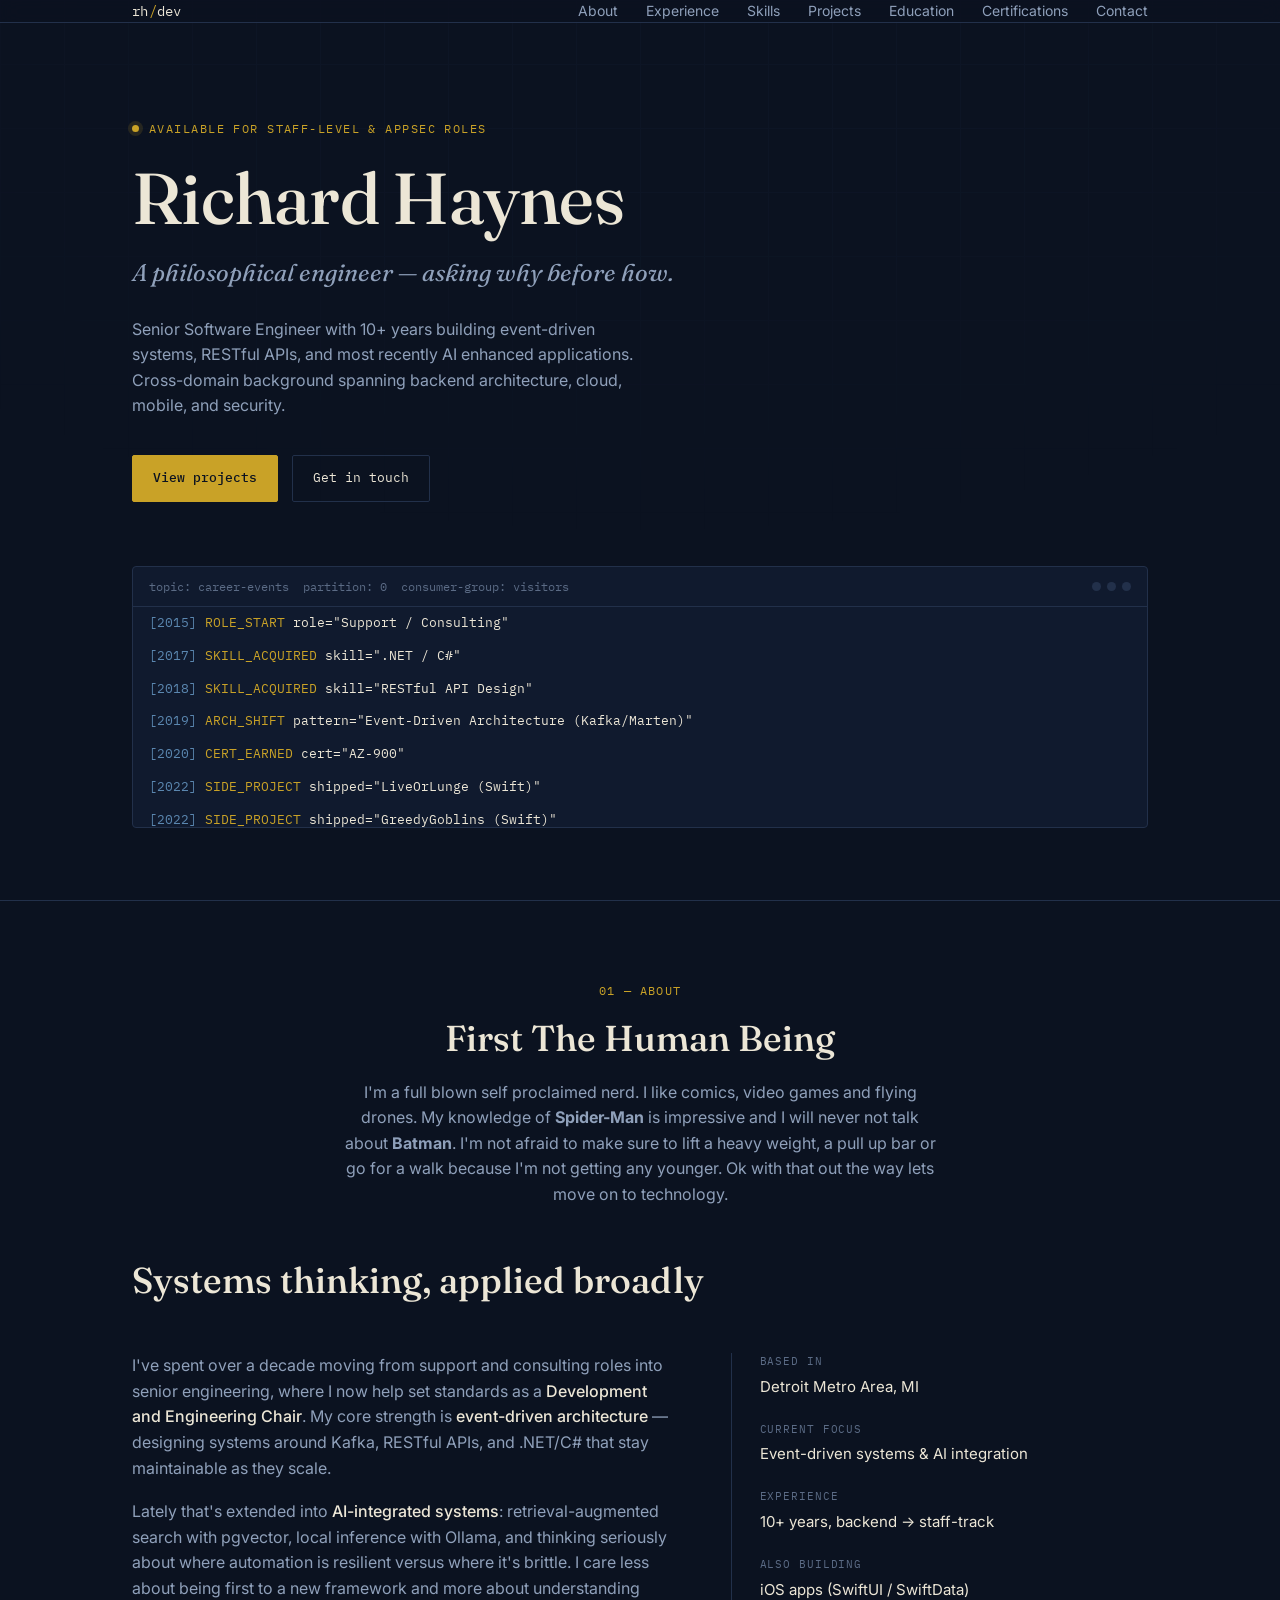
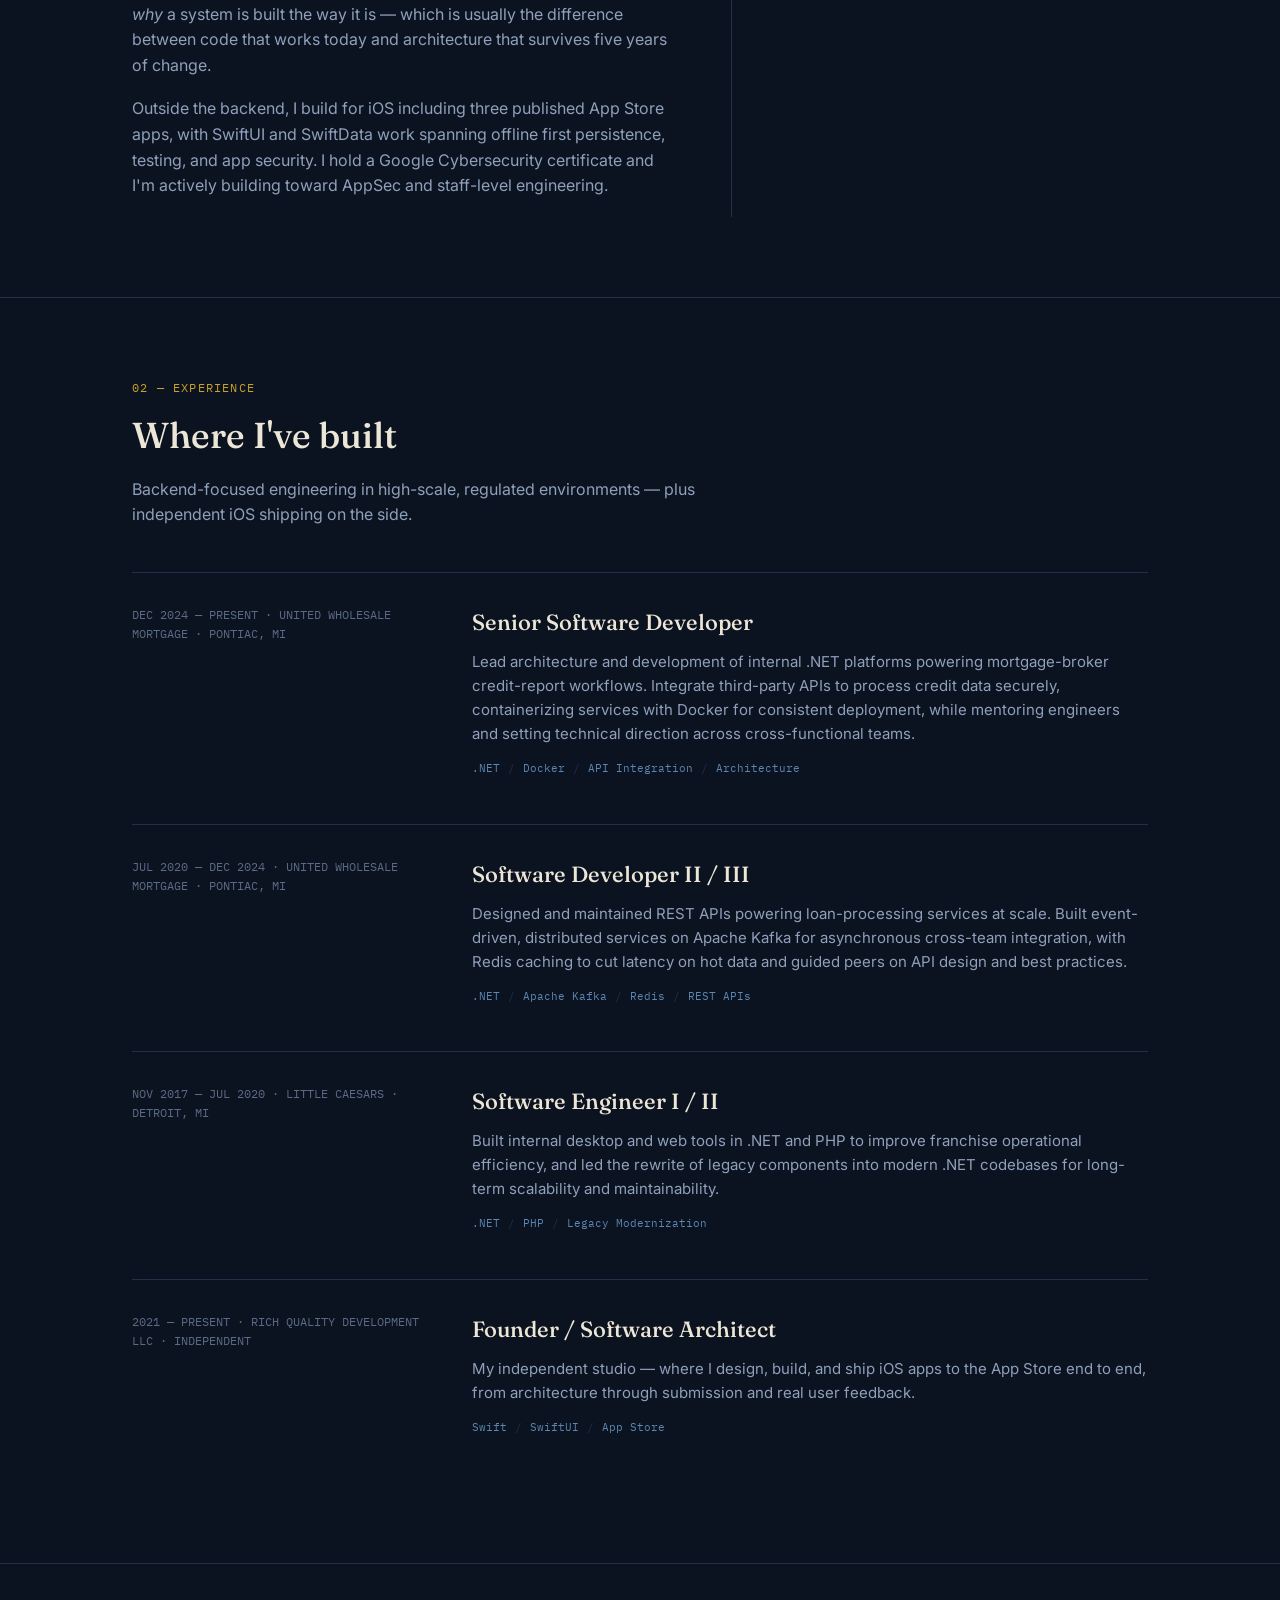
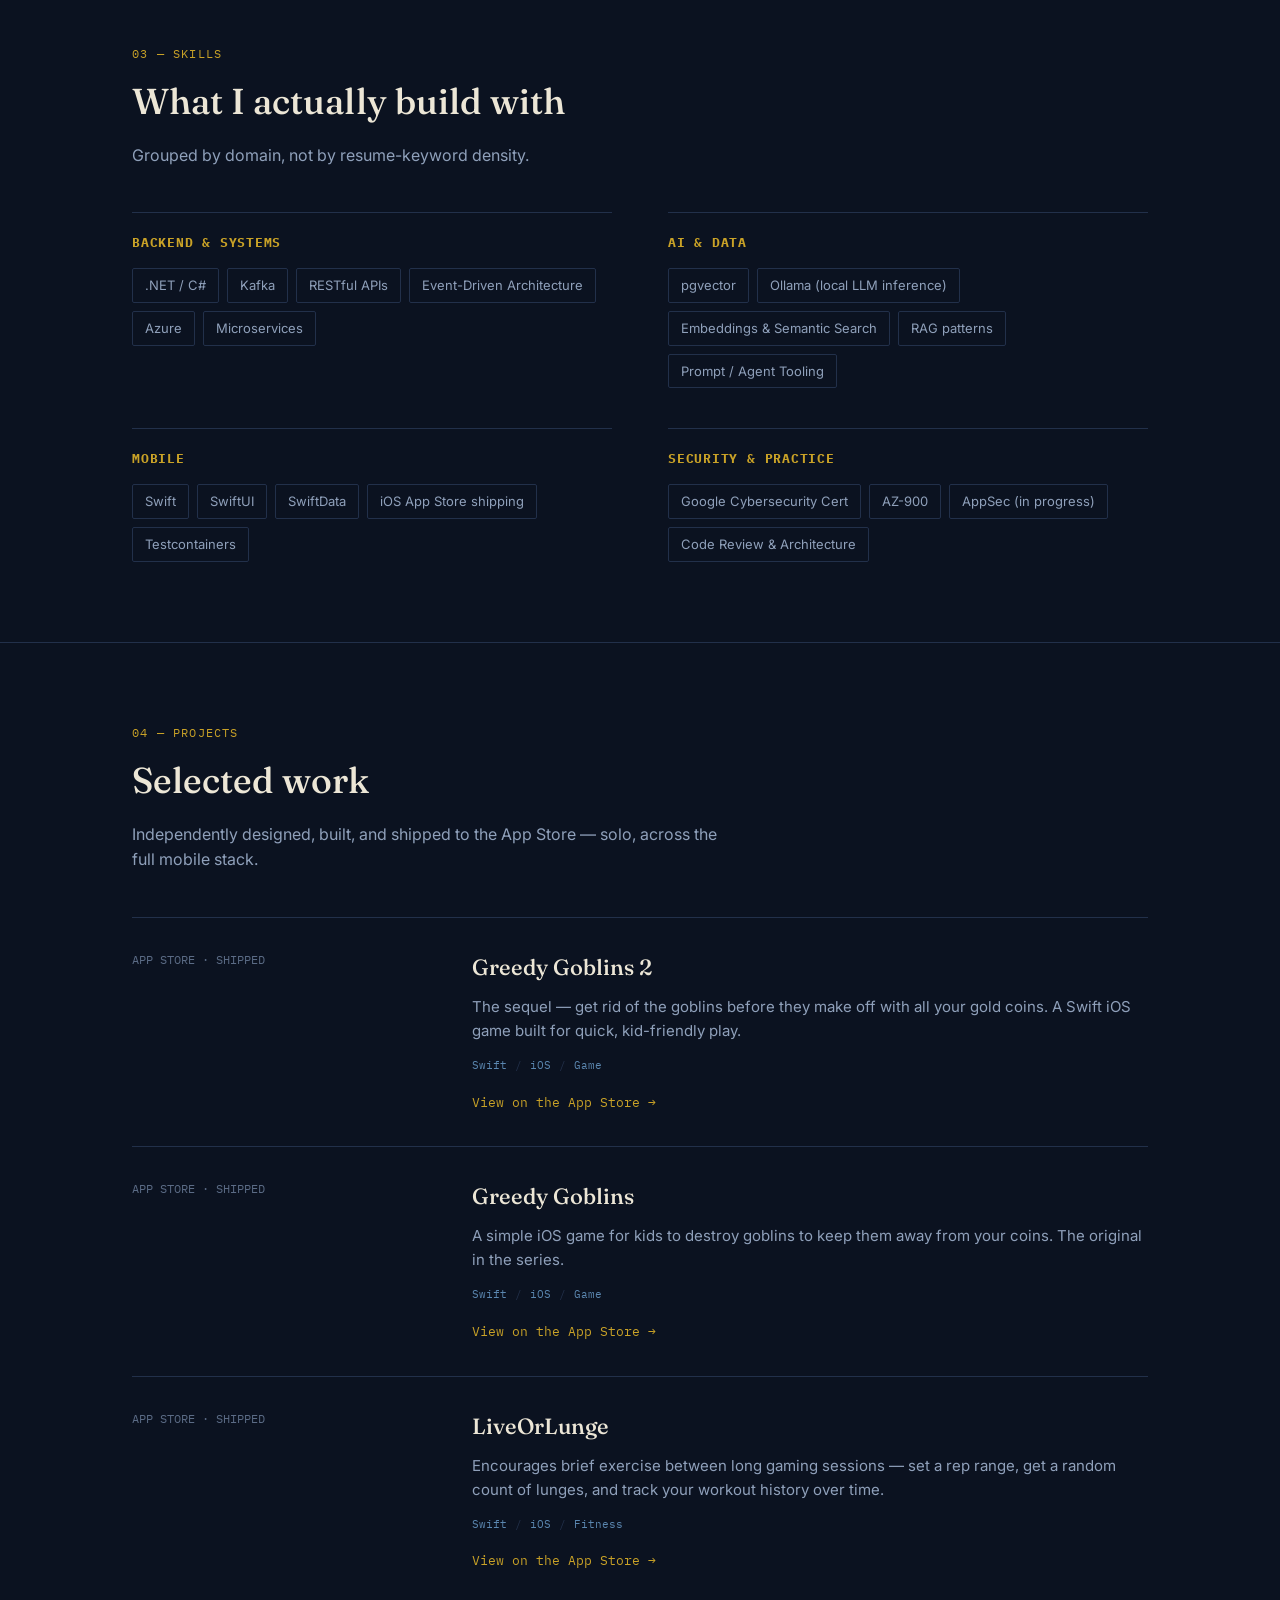
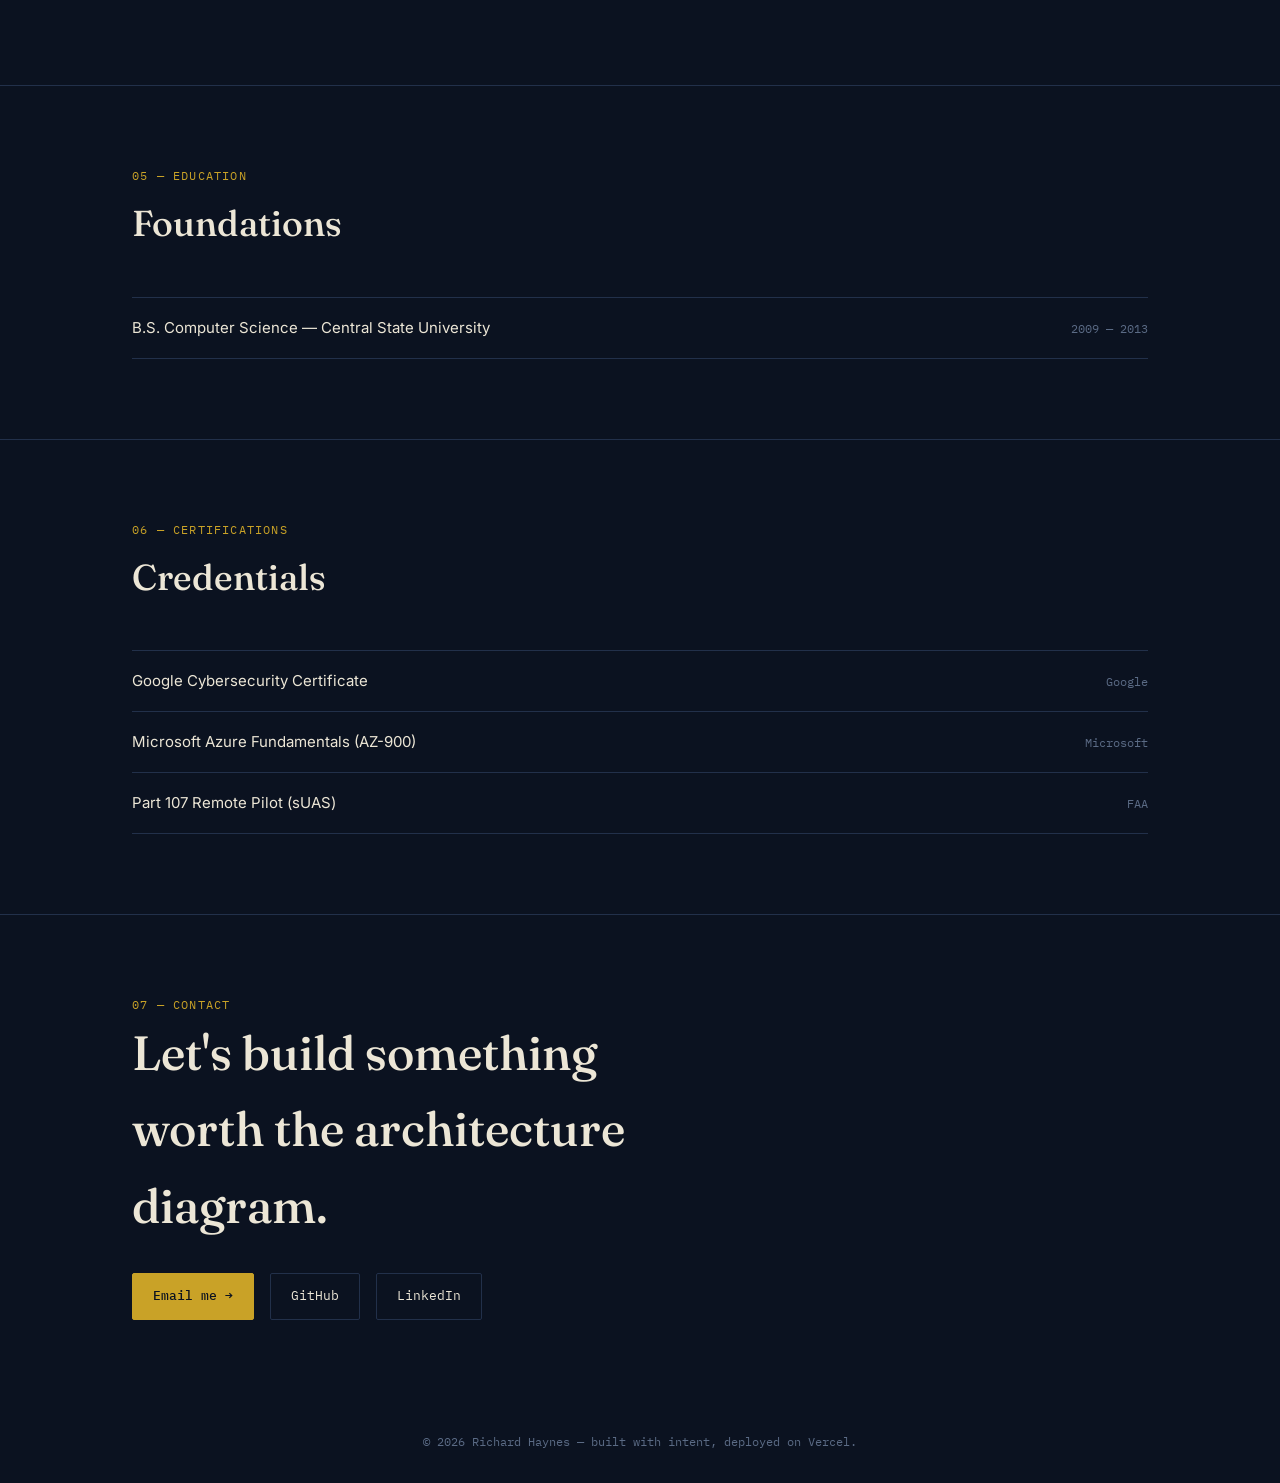
==== commit 5aec1fed: "add centered the main paragraph" ====
--- a/index.html
+++ b/index.html
@@ -288,20 +288,17 @@
 
 <section id="about">
   <div class="wrap">
+    <div class="section-head reveal" style="text-align:center;">
+      <div class="section-num">01 — About</div>
+      <h2 class="section-title">First The Human Being</h2>
+      <p class="section-sub" style="margin-left:auto; margin-right:auto;">
+        I'm a full blown self proclaimed nerd. I like comics, video games and flying drones.
+        My knowledge of <strong>Spider-Man</strong> is impressive and I will never not talk about
+        <strong>Batman</strong>. I'm not afraid to make sure to lift a heavy weight, a pull up bar or go for a walk because I'm not getting any younger.
+        Ok with that out the way lets move on to technology.
+      </p>
+    </div>
     <div class="section-head reveal">
-      <div class="section-num">01 — About</div>
-      <div class="about-grid">
-        <h2 class="section-title">First The Human Being</h2>
-        <div class="about-body reveal">
-          <p>
-            I'm a full blown self proclaimed nerd. I like comics, video games and flying drones.
-            My knowledge of <strong>Spider-Man</strong> is impressive and I will never not talk about
-            <strong>Batman</strong>. I'm not afraid to make sure to lift a heavy weight, a pull up bar or go for a walk because I'm not getting any younger.
-            Ok with that out the way lets move on to technology.
-          </p>
-        </div>
-
-      </div>
       <h2 class="section-title">Systems thinking, applied broadly</h2>
     </div>
     <div class="about-grid">
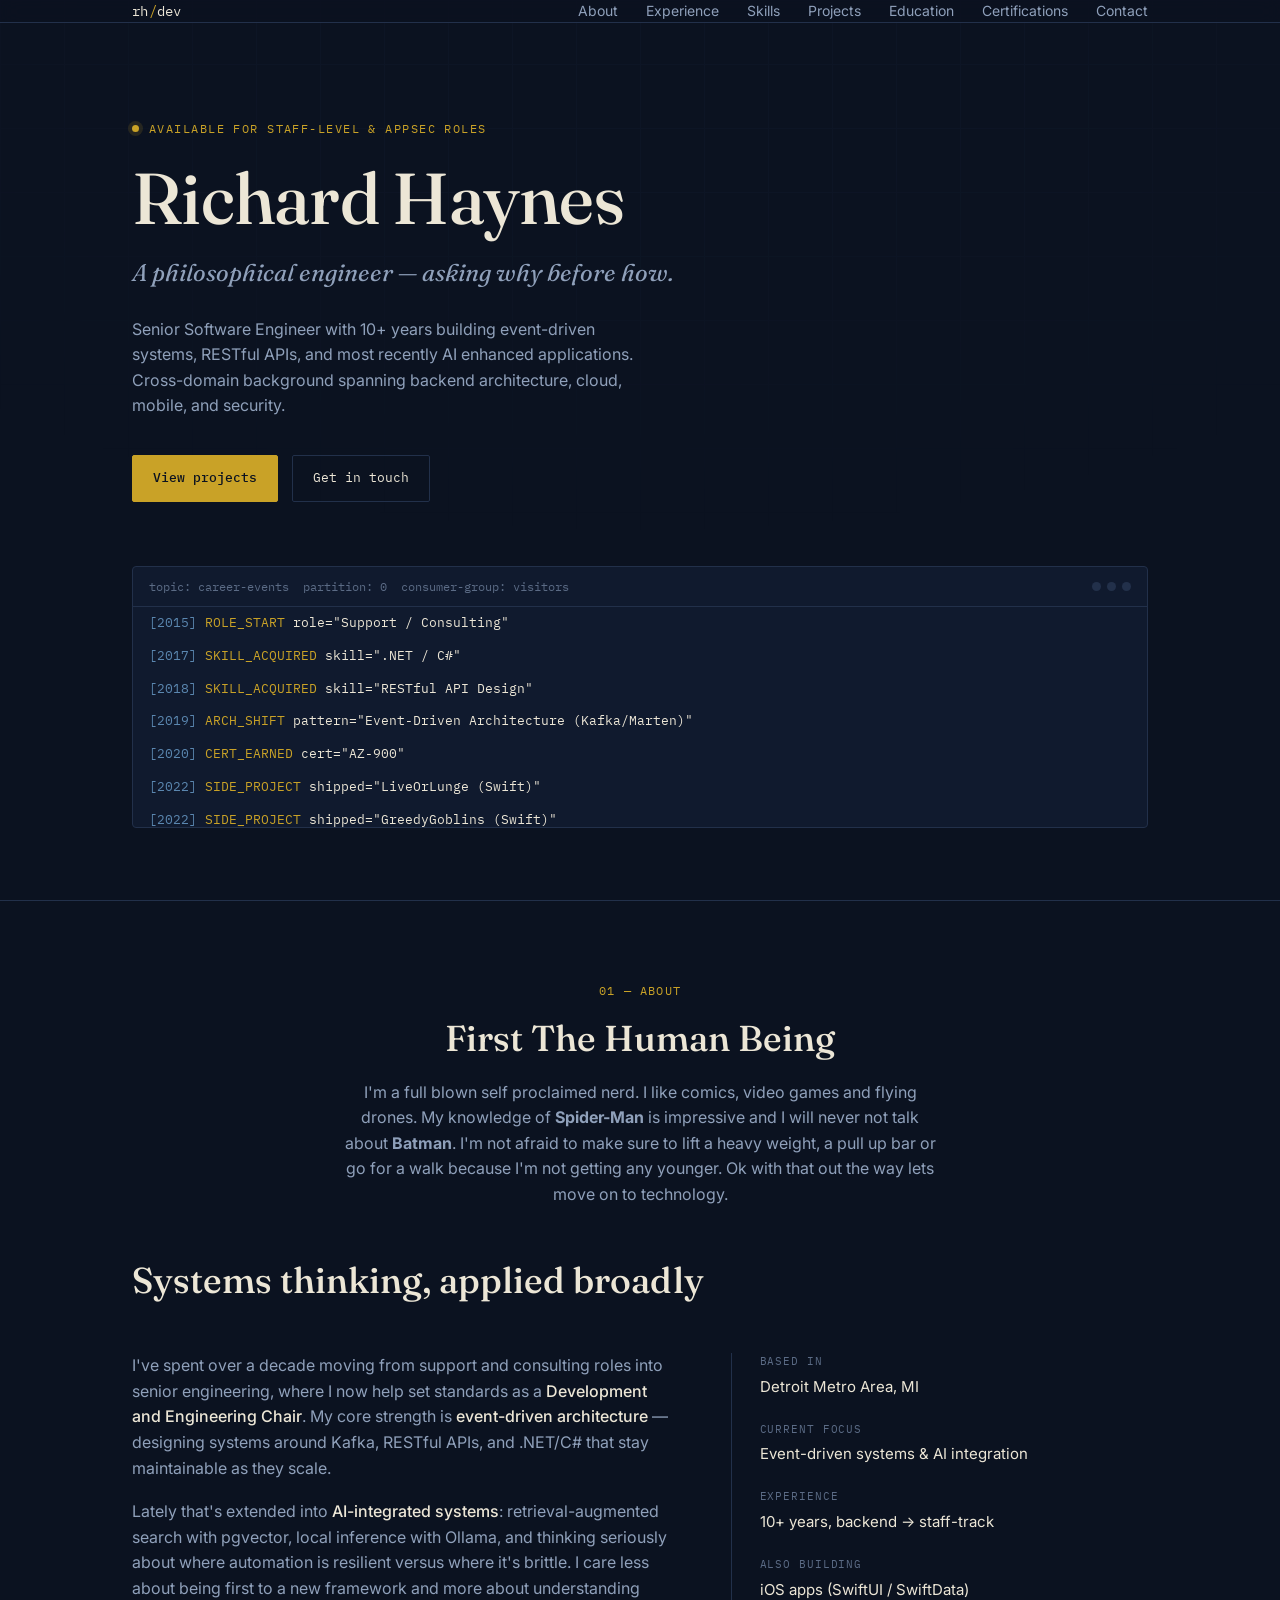
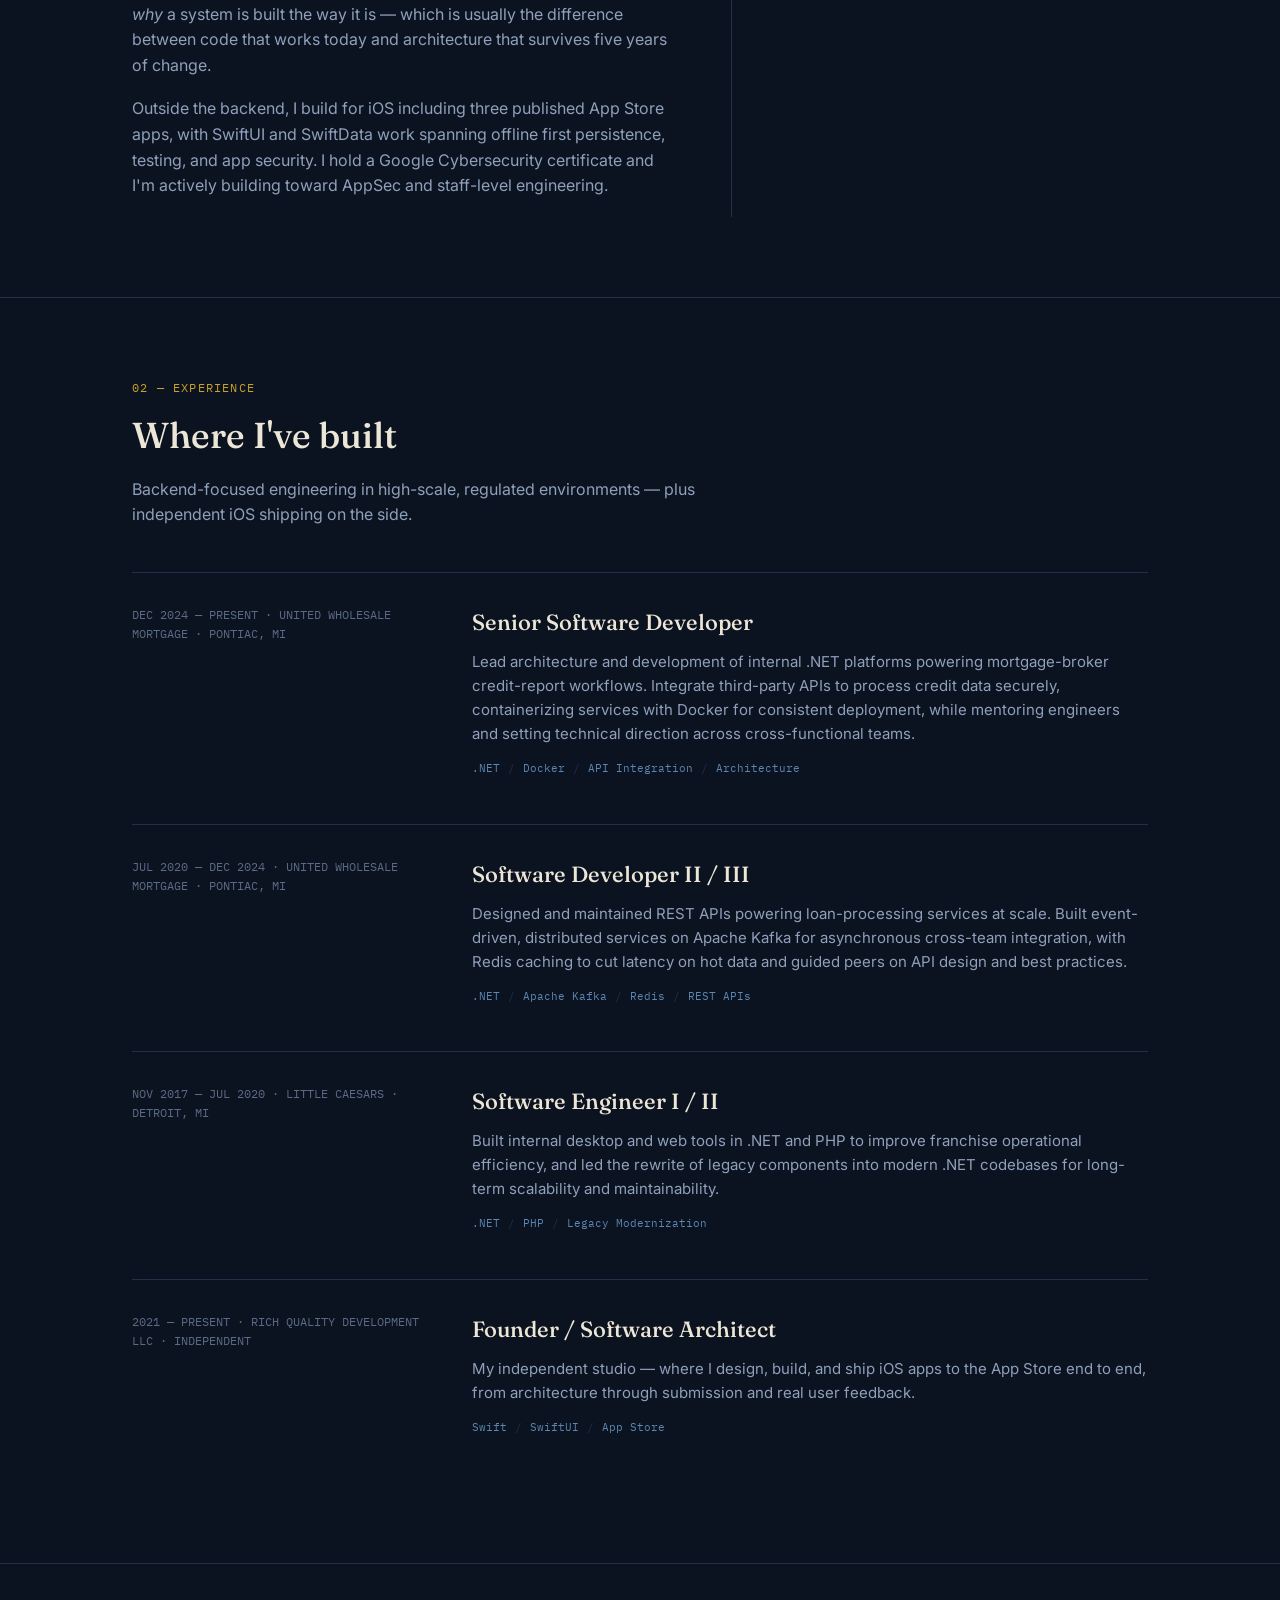
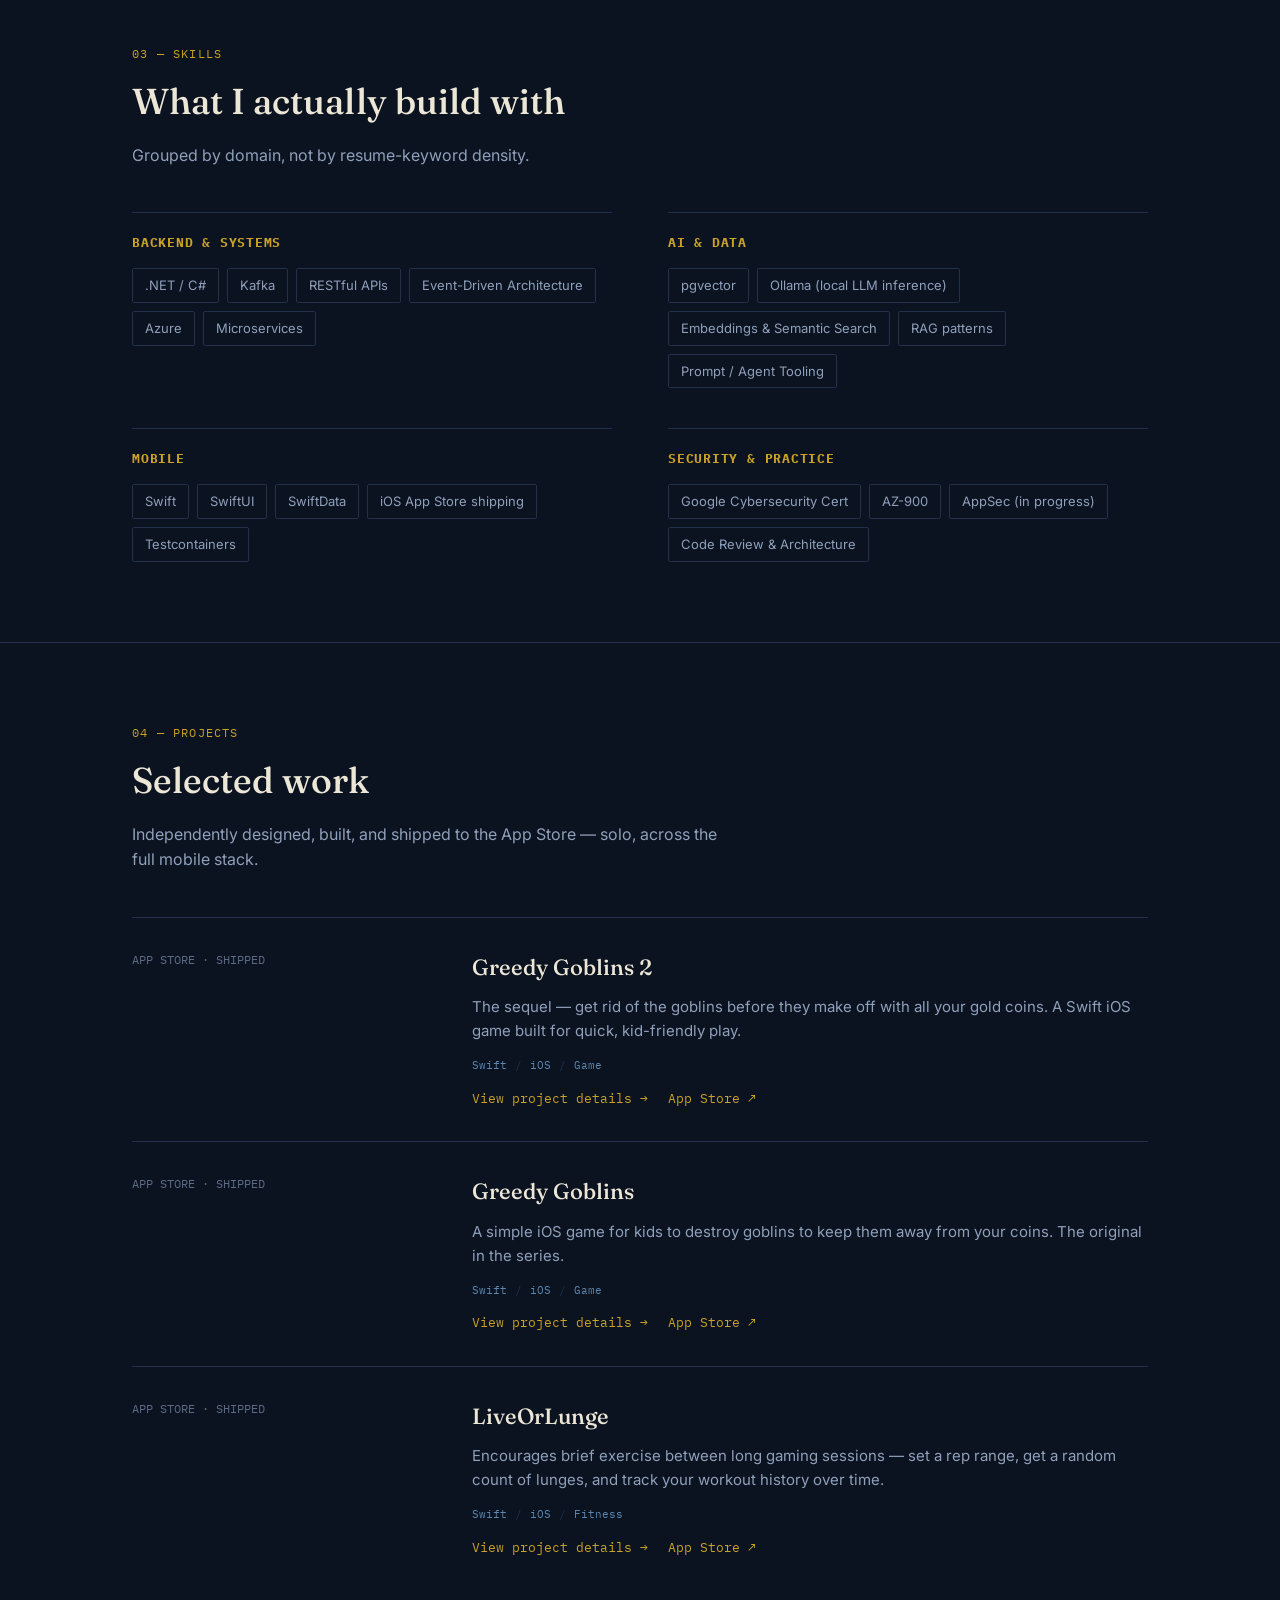
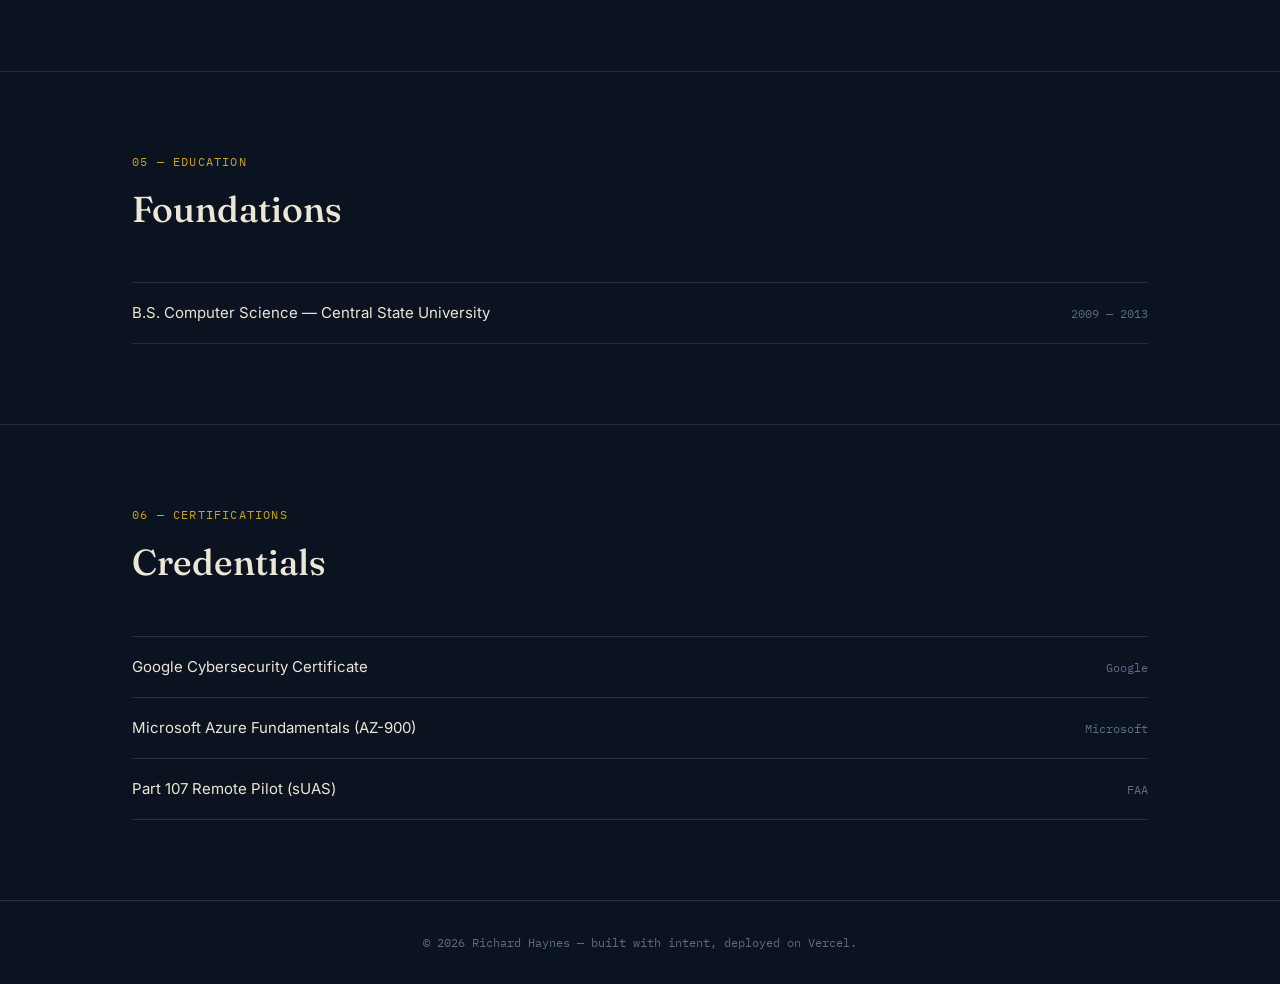
==== commit d5dcd8b7: "add project detail pages, dedicated contact page, and shared stylesheet Modernize the two legacy sta" ====
--- a/index.html
+++ b/index.html
@@ -8,237 +8,7 @@
 <link rel="preconnect" href="https://fonts.googleapis.com">
 <link rel="preconnect" href="https://fonts.gstatic.com" crossorigin>
 <link href="https://fonts.googleapis.com/css2?family=Fraunces:opsz,wght@9..144,400;9..144,500;9..144,600&family=Inter:wght@400;500;600&family=IBM+Plex+Mono:wght@400;500&display=swap" rel="stylesheet">
-<style>
-  :root{
-    --bg:#0B1220;
-    --bg-panel:#101A2E;
-    --bg-panel-2:#0D1626;
-    --text:#ECE6D6;
-    --text-dim:#8FA0BA;
-    --text-dim-2:#5B6B85;
-    --accent:#C9A227;
-    --accent-soft:rgba(201,162,39,0.14);
-    --accent-2:#5B87B0;
-    --line:#22304A;
-    --serif:'Fraunces', Georgia, serif;
-    --sans:'Inter', -apple-system, BlinkMacSystemFont, sans-serif;
-    --mono:'IBM Plex Mono', 'SF Mono', Menlo, monospace;
-  }
-  *{box-sizing:border-box; margin:0; padding:0;}
-  html{scroll-behavior:smooth;}
-  body{
-    background:var(--bg);
-    color:var(--text);
-    font-family:var(--sans);
-    line-height:1.6;
-    -webkit-font-smoothing:antialiased;
-  }
-  a{color:inherit;}
-  .wrap{max-width:1080px; margin:0 auto; padding:0 32px;}
-
-  /* subtle grid texture */
-  .grid-bg{
-    position:fixed; inset:0; z-index:0; pointer-events:none;
-    background-image:
-      linear-gradient(var(--line) 1px, transparent 1px),
-      linear-gradient(90deg, var(--line) 1px, transparent 1px);
-    background-size:64px 64px;
-    opacity:0.12;
-    mask-image:radial-gradient(ellipse 80% 60% at 50% 0%, #000 40%, transparent 100%);
-  }
-
-  header{
-    position:sticky; top:0; z-index:10;
-    backdrop-filter:blur(10px);
-    background:rgba(11,18,32,0.82);
-    border-bottom:1px solid var(--line);
-  }
-  nav{
-    display:flex; align-items:center; justify-content:space-between;
-    padding:18px 0;
-  }
-  .logo{
-    font-family:var(--mono); font-size:14px; letter-spacing:0.02em;
-    color:var(--text);
-  }
-  .logo span{color:var(--accent);}
-  .navlinks{display:flex; gap:28px; font-size:14px; color:var(--text-dim);}
-  .navlinks a{text-decoration:none; transition:color .2s;}
-  .navlinks a:hover{color:var(--accent);}
-
-  /* HERO */
-  .hero{
-    position:relative; z-index:1;
-    padding:96px 0 72px;
-    border-bottom:1px solid var(--line);
-  }
-  .eyebrow{
-    font-family:var(--mono); font-size:12px; letter-spacing:0.12em;
-    text-transform:uppercase; color:var(--accent);
-    display:flex; align-items:center; gap:10px; margin-bottom:22px;
-  }
-  .eyebrow::before{
-    content:''; width:7px; height:7px; border-radius:50%;
-    background:var(--accent); box-shadow:0 0 0 4px var(--accent-soft);
-  }
-  h1{
-    font-family:var(--serif); font-weight:500;
-    font-size:clamp(40px, 6vw, 72px);
-    line-height:1.05; letter-spacing:-0.01em;
-    max-width:14ch;
-  }
-  .role{
-    font-family:var(--serif); font-style:italic; font-weight:400;
-    font-size:clamp(18px, 2.2vw, 24px);
-    color:var(--text-dim); margin-top:18px; max-width:38ch;
-  }
-  .hero-desc{
-    margin-top:24px; color:var(--text-dim); max-width:52ch; font-size:16px;
-  }
-  .hero-cta{
-    margin-top:36px; display:flex; gap:14px; flex-wrap:wrap;
-  }
-  .btn{
-    font-family:var(--mono); font-size:13px;
-    padding:12px 20px; border-radius:2px;
-    text-decoration:none; display:inline-flex; align-items:center; gap:8px;
-    transition:all .2s; border:1px solid var(--line);
-  }
-  .btn-primary{background:var(--accent); color:#0B1220; border-color:var(--accent); font-weight:500;}
-  .btn-primary:hover{background:#E0B830;}
-  .btn-ghost{color:var(--text); }
-  .btn-ghost:hover{border-color:var(--accent); color:var(--accent);}
-
-  /* LOG STREAM — signature element */
-  .stream-panel{
-    margin-top:64px;
-    background:var(--bg-panel);
-    border:1px solid var(--line);
-    border-radius:4px;
-    overflow:hidden;
-  }
-  .stream-head{
-    display:flex; align-items:center; justify-content:space-between;
-    padding:10px 16px; border-bottom:1px solid var(--line);
-    font-family:var(--mono); font-size:12px; color:var(--text-dim-2);
-  }
-  .stream-dots{display:flex; gap:6px;}
-  .stream-dots span{width:9px; height:9px; border-radius:50%; background:var(--line);}
-  .stream-body{
-    height:220px; overflow:hidden; position:relative;
-    font-family:var(--mono); font-size:13px;
-  }
-  .stream-track{
-    position:absolute; width:100%;
-    animation:scrollLog 28s linear infinite;
-  }
-  .stream-track div{padding:6px 16px; white-space:nowrap; color:var(--text-dim);}
-  .stream-track .k{color:var(--accent-2);}
-  .stream-track .v{color:var(--accent);}
-  .stream-track .msg{color:var(--text);}
-  @keyframes scrollLog{
-    0%{transform:translateY(0);}
-    100%{transform:translateY(-50%);}
-  }
-  @media (prefers-reduced-motion: reduce){
-    .stream-track{animation:none;}
-  }
-
-  /* SECTIONS */
-  section{
-    position:relative; z-index:1;
-    padding:80px 0;
-    border-bottom:1px solid var(--line);
-  }
-  .section-head{margin-bottom:44px;}
-  .section-num{
-    font-family:var(--mono); font-size:12px; color:var(--accent);
-    letter-spacing:0.1em; text-transform:uppercase;
-  }
-  .section-title{
-    font-family:var(--serif); font-weight:500; font-size:clamp(26px,3.4vw,36px);
-    margin-top:10px;
-  }
-  .section-sub{color:var(--text-dim); margin-top:12px; max-width:60ch;}
-
-  /* ABOUT */
-  .about-grid{display:grid; grid-template-columns:1.3fr 1fr; gap:56px;}
-  .about-body p{color:var(--text-dim); margin-bottom:18px; font-size:16px;}
-  .about-body strong{color:var(--text); font-weight:500;}
-  .facts{border-left:1px solid var(--line); padding-left:28px; display:flex; flex-direction:column; gap:22px;}
-  .fact-label{font-family:var(--mono); font-size:11px; color:var(--text-dim-2); text-transform:uppercase; letter-spacing:0.08em;}
-  .fact-val{font-size:15px; margin-top:4px;}
-
-  /* SKILLS */
-  .skill-cols{display:grid; grid-template-columns:repeat(2,1fr); gap:40px 56px;}
-  .skill-group{border-top:1px solid var(--line); padding-top:20px;}
-  .skill-group h3{
-    font-family:var(--mono); font-size:13px; color:var(--accent);
-    text-transform:uppercase; letter-spacing:0.06em; margin-bottom:14px;
-  }
-  .skill-tags{display:flex; flex-wrap:wrap; gap:8px;}
-  .skill-tags span{
-    font-size:13px; padding:6px 12px; border:1px solid var(--line);
-    border-radius:2px; color:var(--text-dim);
-  }
-
-  /* PROJECTS */
-  .proj-list{display:flex; flex-direction:column;}
-  .proj{
-    display:grid; grid-template-columns:1fr 2.2fr; gap:32px;
-    padding:32px 0; border-top:1px solid var(--line);
-  }
-  .proj:last-child{border-bottom:none;}
-  .proj-meta{font-family:var(--mono); font-size:12px; color:var(--text-dim-2);}
-  .proj-title{
-    font-family:var(--serif); font-size:22px; font-weight:500; margin-bottom:10px; color:var(--text);
-  }
-  .proj-desc{color:var(--text-dim); font-size:15px; margin-bottom:14px;}
-  .proj-tags{display:flex; flex-wrap:wrap; gap:8px; margin-bottom:14px;}
-  .proj-tags span{font-family:var(--mono); font-size:11px; color:var(--accent-2);}
-  .proj-tags span::after{content:'/'; margin-left:8px; color:var(--line);}
-  .proj-tags span:last-child::after{content:'';}
-  .proj-link{font-family:var(--mono); font-size:13px; color:var(--accent); text-decoration:none;}
-  .proj-link:hover{text-decoration:underline;}
-
-  /* CERTS */
-  .cert-row{
-    display:flex; justify-content:space-between; align-items:baseline;
-    padding:18px 0; border-top:1px solid var(--line);
-    font-size:15px;
-  }
-  .cert-row:last-child{border-bottom:1px solid var(--line);}
-  .cert-name{color:var(--text);}
-  .cert-year{font-family:var(--mono); font-size:12px; color:var(--text-dim-2);}
-
-  /* CONTACT */
-  .contact{border-bottom:none;}
-  .contact-inner{
-    display:flex; flex-direction:column; align-items:flex-start; gap:28px;
-  }
-  .contact-title{
-    font-family:var(--serif); font-weight:500; font-size:clamp(32px,4.4vw,48px);
-    max-width:16ch;
-  }
-  .contact-links{display:flex; gap:16px; flex-wrap:wrap;}
-
-  footer{
-    padding:32px 0; text-align:center;
-    font-family:var(--mono); font-size:12px; color:var(--text-dim-2);
-  }
-
-  /* reveal on scroll */
-  .reveal{opacity:0; transform:translateY(16px); transition:opacity .6s ease, transform .6s ease;}
-  .reveal.in{opacity:1; transform:translateY(0);}
-
-  @media (max-width:760px){
-    .about-grid, .skill-cols{grid-template-columns:1fr;}
-    .proj{grid-template-columns:1fr; gap:12px;}
-    .navlinks{display:none;}
-    .wrap{padding:0 20px;}
-    .facts{border-left:none; padding-left:0; border-top:1px solid var(--line); padding-top:20px;}
-  }
-</style>
+<link rel="stylesheet" href="styles.css">
 </head>
 <body>
 
@@ -246,7 +16,7 @@
 
 <header>
   <nav class="wrap">
-    <div class="logo">rh<span>/</span>dev</div>
+    <a class="logo" href="index.html">rh<span>/</span>dev</a>
     <div class="navlinks">
       <a href="#about">About</a>
       <a href="#experience">Experience</a>
@@ -254,7 +24,7 @@
       <a href="#projects">Projects</a>
       <a href="#education">Education</a>
       <a href="#certs">Certifications</a>
-      <a href="#contact">Contact</a>
+      <a href="contact.html">Contact</a>
     </div>
   </nav>
 </header>
@@ -271,7 +41,7 @@
     </p>
     <div class="hero-cta">
       <a class="btn btn-primary" href="#projects">View projects</a>
-      <a class="btn btn-ghost" href="#contact">Get in touch</a>
+      <a class="btn btn-ghost" href="contact.html">Get in touch</a>
     </div>
 
     <div class="stream-panel reveal">
@@ -491,7 +261,10 @@
           <div class="proj-tags">
             <span>Swift</span><span>iOS</span><span>Game</span>
           </div>
-          <a class="proj-link" href="https://apps.apple.com/us/app/greedy-goblins2/id6476446860" target="_blank" rel="noopener">View on the App Store →</a>
+          <div class="proj-links">
+            <a class="proj-link" href="greedy-goblins.html">View project details →</a>
+            <a class="proj-link" href="https://apps.apple.com/us/app/greedy-goblins2/id6476446860" target="_blank" rel="noopener">App Store ↗</a>
+          </div>
         </div>
       </div>
 
@@ -506,7 +279,10 @@
           <div class="proj-tags">
             <span>Swift</span><span>iOS</span><span>Game</span>
           </div>
-          <a class="proj-link" href="https://apps.apple.com/us/app/greedygoblins/id6475239897" target="_blank" rel="noopener">View on the App Store →</a>
+          <div class="proj-links">
+            <a class="proj-link" href="greedy-goblins.html">View project details →</a>
+            <a class="proj-link" href="https://apps.apple.com/us/app/greedygoblins/id6475239897" target="_blank" rel="noopener">App Store ↗</a>
+          </div>
         </div>
       </div>
 
@@ -522,7 +298,10 @@
           <div class="proj-tags">
             <span>Swift</span><span>iOS</span><span>Fitness</span>
           </div>
-          <a class="proj-link" href="https://apps.apple.com/us/app/liveorlunge/id1667128432" target="_blank" rel="noopener">View on the App Store →</a>
+          <div class="proj-links">
+            <a class="proj-link" href="live-or-lunge.html">View project details →</a>
+            <a class="proj-link" href="https://apps.apple.com/us/app/liveorlunge/id1667128432" target="_blank" rel="noopener">App Store ↗</a>
+          </div>
         </div>
       </div>
     </div>
@@ -563,20 +342,6 @@
         <span class="cert-name">Part 107 Remote Pilot (sUAS)</span>
         <span class="cert-year">FAA</span>
       </div>
-    </div>
-  </div>
-</section>
-
-<section id="contact" class="contact">
-  <div class="wrap contact-inner reveal">
-    <div>
-      <div class="section-num">07 — Contact</div>
-      <h2 class="contact-title">Let's build something worth the architecture diagram.</h2>
-    </div>
-    <div class="contact-links">
-      <a class="btn btn-primary" href="mailto:your.email@example.com">Email me →</a>
-      <a class="btn btn-ghost" href="https://github.com/rhaynes123" target="_blank" rel="noopener">GitHub</a>
-      <a class="btn btn-ghost" href="#" target="_blank" rel="noopener">LinkedIn</a>
     </div>
   </div>
 </section>
--- a/styles.css
+++ b/styles.css
@@ -0,0 +1,275 @@
+:root{
+  --bg:#0B1220;
+  --bg-panel:#101A2E;
+  --bg-panel-2:#0D1626;
+  --text:#ECE6D6;
+  --text-dim:#8FA0BA;
+  --text-dim-2:#5B6B85;
+  --accent:#C9A227;
+  --accent-soft:rgba(201,162,39,0.14);
+  --accent-2:#5B87B0;
+  --line:#22304A;
+  --serif:'Fraunces', Georgia, serif;
+  --sans:'Inter', -apple-system, BlinkMacSystemFont, sans-serif;
+  --mono:'IBM Plex Mono', 'SF Mono', Menlo, monospace;
+}
+*{box-sizing:border-box; margin:0; padding:0;}
+html{scroll-behavior:smooth;}
+body{
+  background:var(--bg);
+  color:var(--text);
+  font-family:var(--sans);
+  line-height:1.6;
+  -webkit-font-smoothing:antialiased;
+}
+a{color:inherit;}
+.wrap{max-width:1080px; margin:0 auto; padding:0 32px;}
+
+/* subtle grid texture */
+.grid-bg{
+  position:fixed; inset:0; z-index:0; pointer-events:none;
+  background-image:
+    linear-gradient(var(--line) 1px, transparent 1px),
+    linear-gradient(90deg, var(--line) 1px, transparent 1px);
+  background-size:64px 64px;
+  opacity:0.12;
+  mask-image:radial-gradient(ellipse 80% 60% at 50% 0%, #000 40%, transparent 100%);
+}
+
+header{
+  position:sticky; top:0; z-index:10;
+  backdrop-filter:blur(10px);
+  background:rgba(11,18,32,0.82);
+  border-bottom:1px solid var(--line);
+}
+nav{
+  display:flex; align-items:center; justify-content:space-between;
+  padding:18px 0;
+}
+.logo{
+  font-family:var(--mono); font-size:14px; letter-spacing:0.02em;
+  color:var(--text);
+  text-decoration:none;
+}
+.logo span{color:var(--accent);}
+.navlinks{display:flex; gap:28px; font-size:14px; color:var(--text-dim);}
+.navlinks a{text-decoration:none; transition:color .2s;}
+.navlinks a:hover{color:var(--accent);}
+
+/* HERO */
+.hero{
+  position:relative; z-index:1;
+  padding:96px 0 72px;
+  border-bottom:1px solid var(--line);
+}
+.eyebrow{
+  font-family:var(--mono); font-size:12px; letter-spacing:0.12em;
+  text-transform:uppercase; color:var(--accent);
+  display:flex; align-items:center; gap:10px; margin-bottom:22px;
+}
+.eyebrow::before{
+  content:''; width:7px; height:7px; border-radius:50%;
+  background:var(--accent); box-shadow:0 0 0 4px var(--accent-soft);
+}
+h1{
+  font-family:var(--serif); font-weight:500;
+  font-size:clamp(40px, 6vw, 72px);
+  line-height:1.05; letter-spacing:-0.01em;
+  max-width:14ch;
+}
+.role{
+  font-family:var(--serif); font-style:italic; font-weight:400;
+  font-size:clamp(18px, 2.2vw, 24px);
+  color:var(--text-dim); margin-top:18px; max-width:38ch;
+}
+.hero-desc{
+  margin-top:24px; color:var(--text-dim); max-width:52ch; font-size:16px;
+}
+.hero-cta{
+  margin-top:36px; display:flex; gap:14px; flex-wrap:wrap;
+}
+.btn{
+  font-family:var(--mono); font-size:13px;
+  padding:12px 20px; border-radius:2px;
+  text-decoration:none; display:inline-flex; align-items:center; gap:8px;
+  transition:all .2s; border:1px solid var(--line);
+}
+.btn-primary{background:var(--accent); color:#0B1220; border-color:var(--accent); font-weight:500;}
+.btn-primary:hover{background:#E0B830;}
+.btn-ghost{color:var(--text); }
+.btn-ghost:hover{border-color:var(--accent); color:var(--accent);}
+
+/* LOG STREAM — signature element */
+.stream-panel{
+  margin-top:64px;
+  background:var(--bg-panel);
+  border:1px solid var(--line);
+  border-radius:4px;
+  overflow:hidden;
+}
+.stream-head{
+  display:flex; align-items:center; justify-content:space-between;
+  padding:10px 16px; border-bottom:1px solid var(--line);
+  font-family:var(--mono); font-size:12px; color:var(--text-dim-2);
+}
+.stream-dots{display:flex; gap:6px;}
+.stream-dots span{width:9px; height:9px; border-radius:50%; background:var(--line);}
+.stream-body{
+  height:220px; overflow:hidden; position:relative;
+  font-family:var(--mono); font-size:13px;
+}
+.stream-track{
+  position:absolute; width:100%;
+  animation:scrollLog 28s linear infinite;
+}
+.stream-track div{padding:6px 16px; white-space:nowrap; color:var(--text-dim);}
+.stream-track .k{color:var(--accent-2);}
+.stream-track .v{color:var(--accent);}
+.stream-track .msg{color:var(--text);}
+@keyframes scrollLog{
+  0%{transform:translateY(0);}
+  100%{transform:translateY(-50%);}
+}
+@media (prefers-reduced-motion: reduce){
+  .stream-track{animation:none;}
+}
+
+/* SECTIONS */
+section{
+  position:relative; z-index:1;
+  padding:80px 0;
+  border-bottom:1px solid var(--line);
+}
+.section-head{margin-bottom:44px;}
+.section-num{
+  font-family:var(--mono); font-size:12px; color:var(--accent);
+  letter-spacing:0.1em; text-transform:uppercase;
+}
+.section-title{
+  font-family:var(--serif); font-weight:500; font-size:clamp(26px,3.4vw,36px);
+  margin-top:10px;
+}
+.section-sub{color:var(--text-dim); margin-top:12px; max-width:60ch;}
+
+/* ABOUT */
+.about-grid{display:grid; grid-template-columns:1.3fr 1fr; gap:56px;}
+.about-body p{color:var(--text-dim); margin-bottom:18px; font-size:16px;}
+.about-body strong{color:var(--text); font-weight:500;}
+.facts{border-left:1px solid var(--line); padding-left:28px; display:flex; flex-direction:column; gap:22px;}
+.fact-label{font-family:var(--mono); font-size:11px; color:var(--text-dim-2); text-transform:uppercase; letter-spacing:0.08em;}
+.fact-val{font-size:15px; margin-top:4px;}
+
+/* SKILLS */
+.skill-cols{display:grid; grid-template-columns:repeat(2,1fr); gap:40px 56px;}
+.skill-group{border-top:1px solid var(--line); padding-top:20px;}
+.skill-group h3{
+  font-family:var(--mono); font-size:13px; color:var(--accent);
+  text-transform:uppercase; letter-spacing:0.06em; margin-bottom:14px;
+}
+.skill-tags{display:flex; flex-wrap:wrap; gap:8px;}
+.skill-tags span{
+  font-size:13px; padding:6px 12px; border:1px solid var(--line);
+  border-radius:2px; color:var(--text-dim);
+}
+
+/* PROJECTS */
+.proj-list{display:flex; flex-direction:column;}
+.proj{
+  display:grid; grid-template-columns:1fr 2.2fr; gap:32px;
+  padding:32px 0; border-top:1px solid var(--line);
+}
+.proj:last-child{border-bottom:none;}
+.proj-meta{font-family:var(--mono); font-size:12px; color:var(--text-dim-2);}
+.proj-title{
+  font-family:var(--serif); font-size:22px; font-weight:500; margin-bottom:10px; color:var(--text);
+}
+.proj-desc{color:var(--text-dim); font-size:15px; margin-bottom:14px;}
+.proj-tags{display:flex; flex-wrap:wrap; gap:8px; margin-bottom:14px;}
+.proj-tags span{font-family:var(--mono); font-size:11px; color:var(--accent-2);}
+.proj-tags span::after{content:'/'; margin-left:8px; color:var(--line);}
+.proj-tags span:last-child::after{content:'';}
+.proj-links{display:flex; gap:20px; flex-wrap:wrap;}
+.proj-link{font-family:var(--mono); font-size:13px; color:var(--accent); text-decoration:none;}
+.proj-link:hover{text-decoration:underline;}
+
+/* CERTS */
+.cert-row{
+  display:flex; justify-content:space-between; align-items:baseline;
+  padding:18px 0; border-top:1px solid var(--line);
+  font-size:15px;
+}
+.cert-row:last-child{border-bottom:1px solid var(--line);}
+.cert-name{color:var(--text);}
+.cert-year{font-family:var(--mono); font-size:12px; color:var(--text-dim-2);}
+
+/* CONTACT */
+.contact{border-bottom:none;}
+.contact-inner{
+  display:flex; flex-direction:column; align-items:flex-start; gap:28px;
+}
+.contact-title{
+  font-family:var(--serif); font-weight:500; font-size:clamp(32px,4.4vw,48px);
+  max-width:16ch;
+}
+.contact-links{display:flex; gap:16px; flex-wrap:wrap;}
+
+/* Contact page — tiles */
+.contact-grid{
+  display:grid; grid-template-columns:repeat(2,1fr); gap:20px;
+  margin-top:12px;
+}
+.contact-tile{
+  border:1px solid var(--line); border-radius:4px;
+  padding:24px; background:var(--bg-panel-2);
+  display:flex; flex-direction:column; gap:8px;
+  text-decoration:none; transition:border-color .2s, transform .2s;
+}
+.contact-tile:hover{border-color:var(--accent); transform:translateY(-2px);}
+.contact-tile .fact-label{color:var(--accent);}
+.contact-tile .tile-val{
+  font-family:var(--mono); font-size:15px; color:var(--text);
+  word-break:break-word;
+}
+
+/* Detail pages — image gallery + demo strip */
+.hero-media{
+  margin-top:40px;
+  display:flex; align-items:center; justify-content:center;
+  gap:24px; flex-wrap:wrap;
+}
+.hero-media img{
+  max-width:180px; height:auto;
+  filter:drop-shadow(0 10px 20px rgba(0,0,0,0.4));
+}
+.gallery{
+  display:grid; grid-template-columns:repeat(auto-fit, minmax(160px, 1fr));
+  gap:24px; align-items:center;
+}
+.gallery img{
+  width:100%; height:auto; border-radius:4px;
+  background:var(--bg-panel-2); padding:20px; border:1px solid var(--line);
+}
+.demo-strip{
+  margin-top:32px; border:1px solid var(--line); border-radius:4px;
+  overflow:hidden; background:var(--bg-panel-2);
+}
+.demo-strip img{width:100%; display:block; height:auto;}
+.detail-body{color:var(--text-dim); font-size:16px; max-width:60ch;}
+.detail-body p + p{margin-top:16px;}
+
+footer{
+  padding:32px 0; text-align:center;
+  font-family:var(--mono); font-size:12px; color:var(--text-dim-2);
+}
+
+/* reveal on scroll */
+.reveal{opacity:0; transform:translateY(16px); transition:opacity .6s ease, transform .6s ease;}
+.reveal.in{opacity:1; transform:translateY(0);}
+
+@media (max-width:760px){
+  .about-grid, .skill-cols, .contact-grid{grid-template-columns:1fr;}
+  .proj{grid-template-columns:1fr; gap:12px;}
+  .navlinks{display:none;}
+  .wrap{padding:0 20px;}
+  .facts{border-left:none; padding-left:0; border-top:1px solid var(--line); padding-top:20px;}
+}
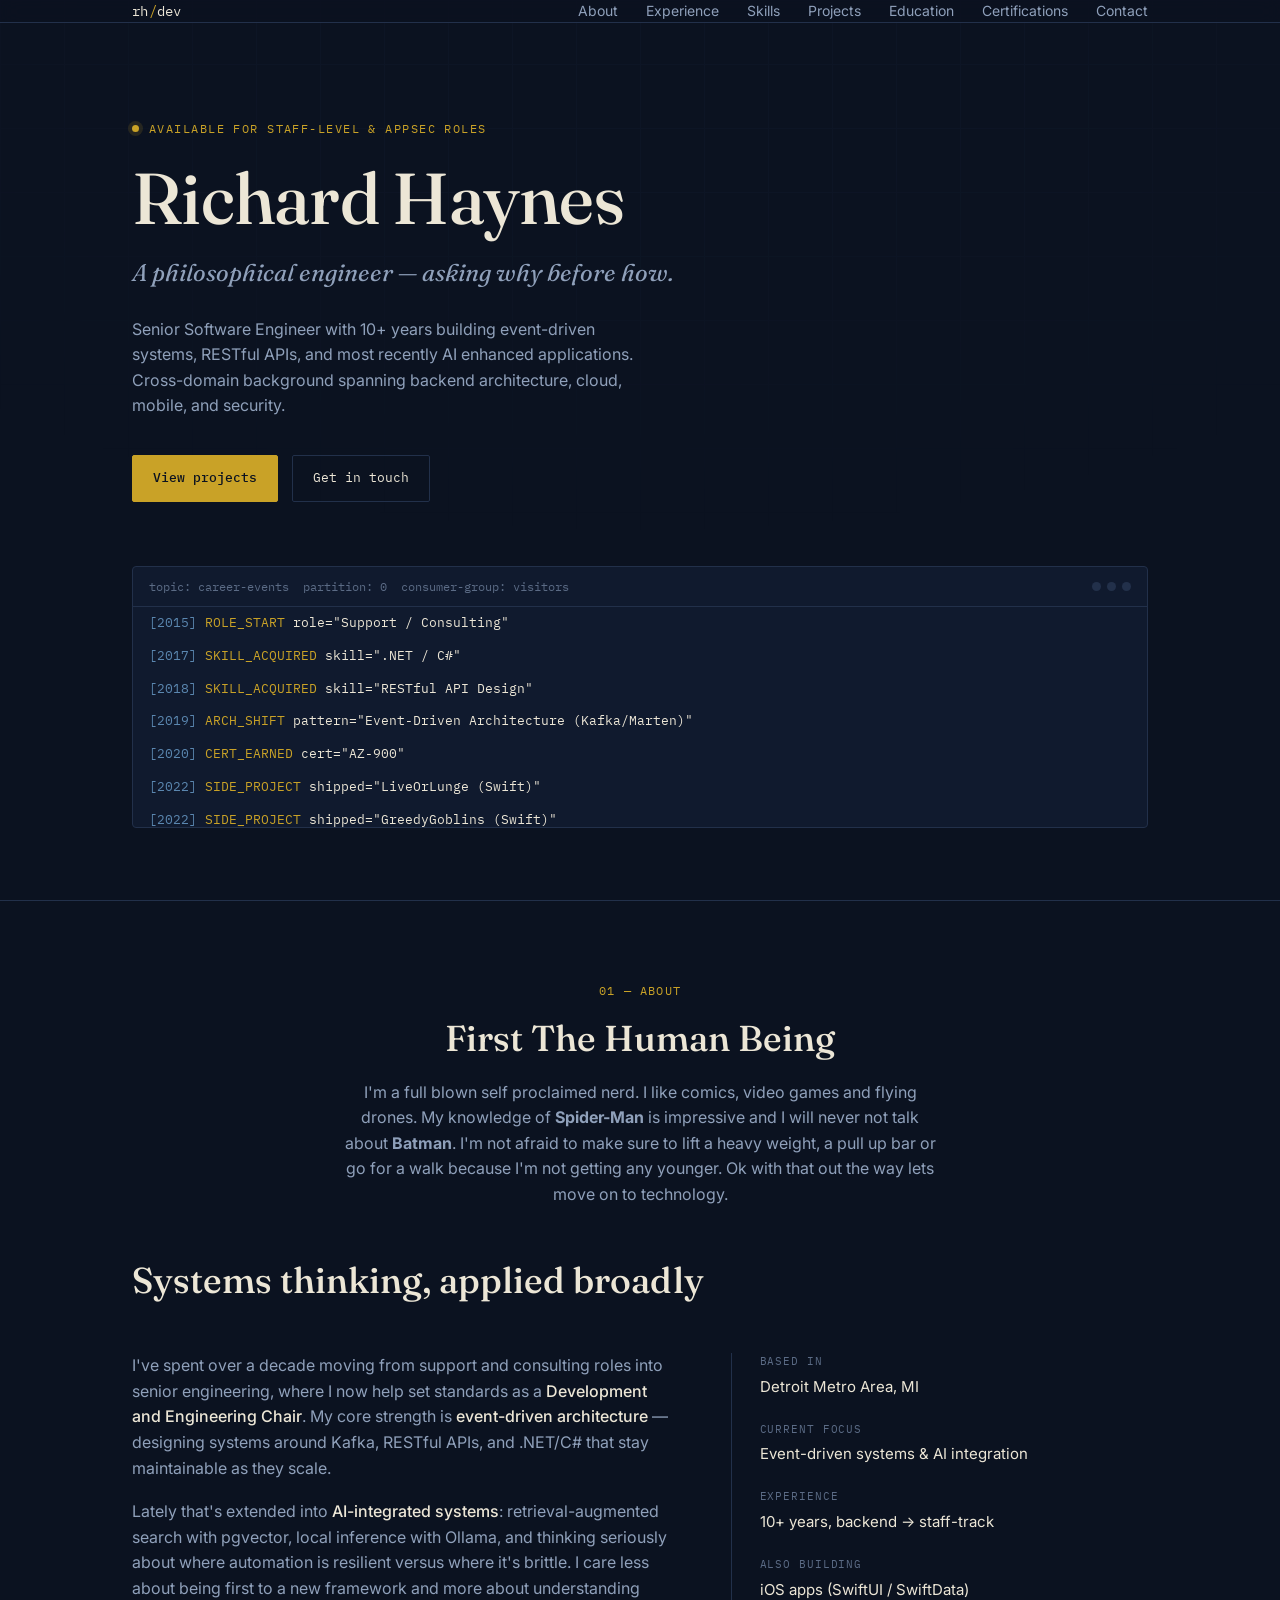
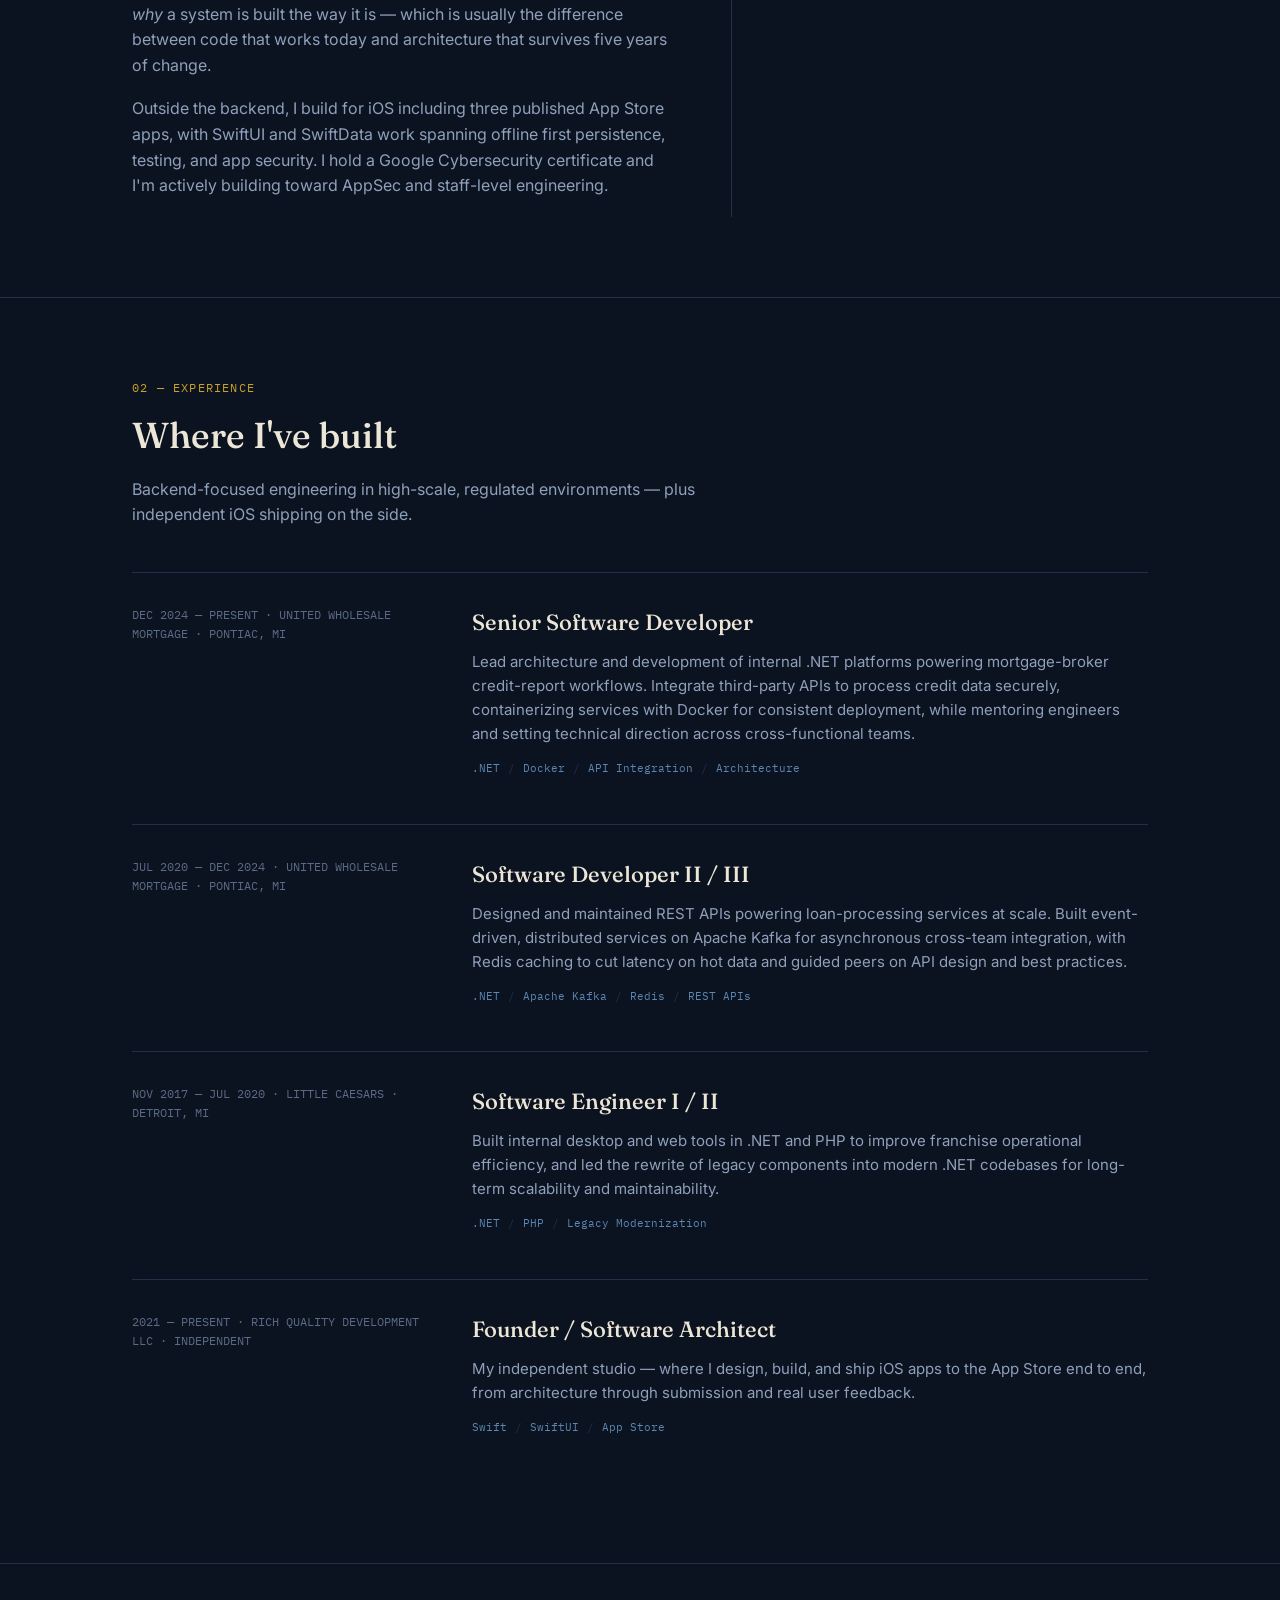
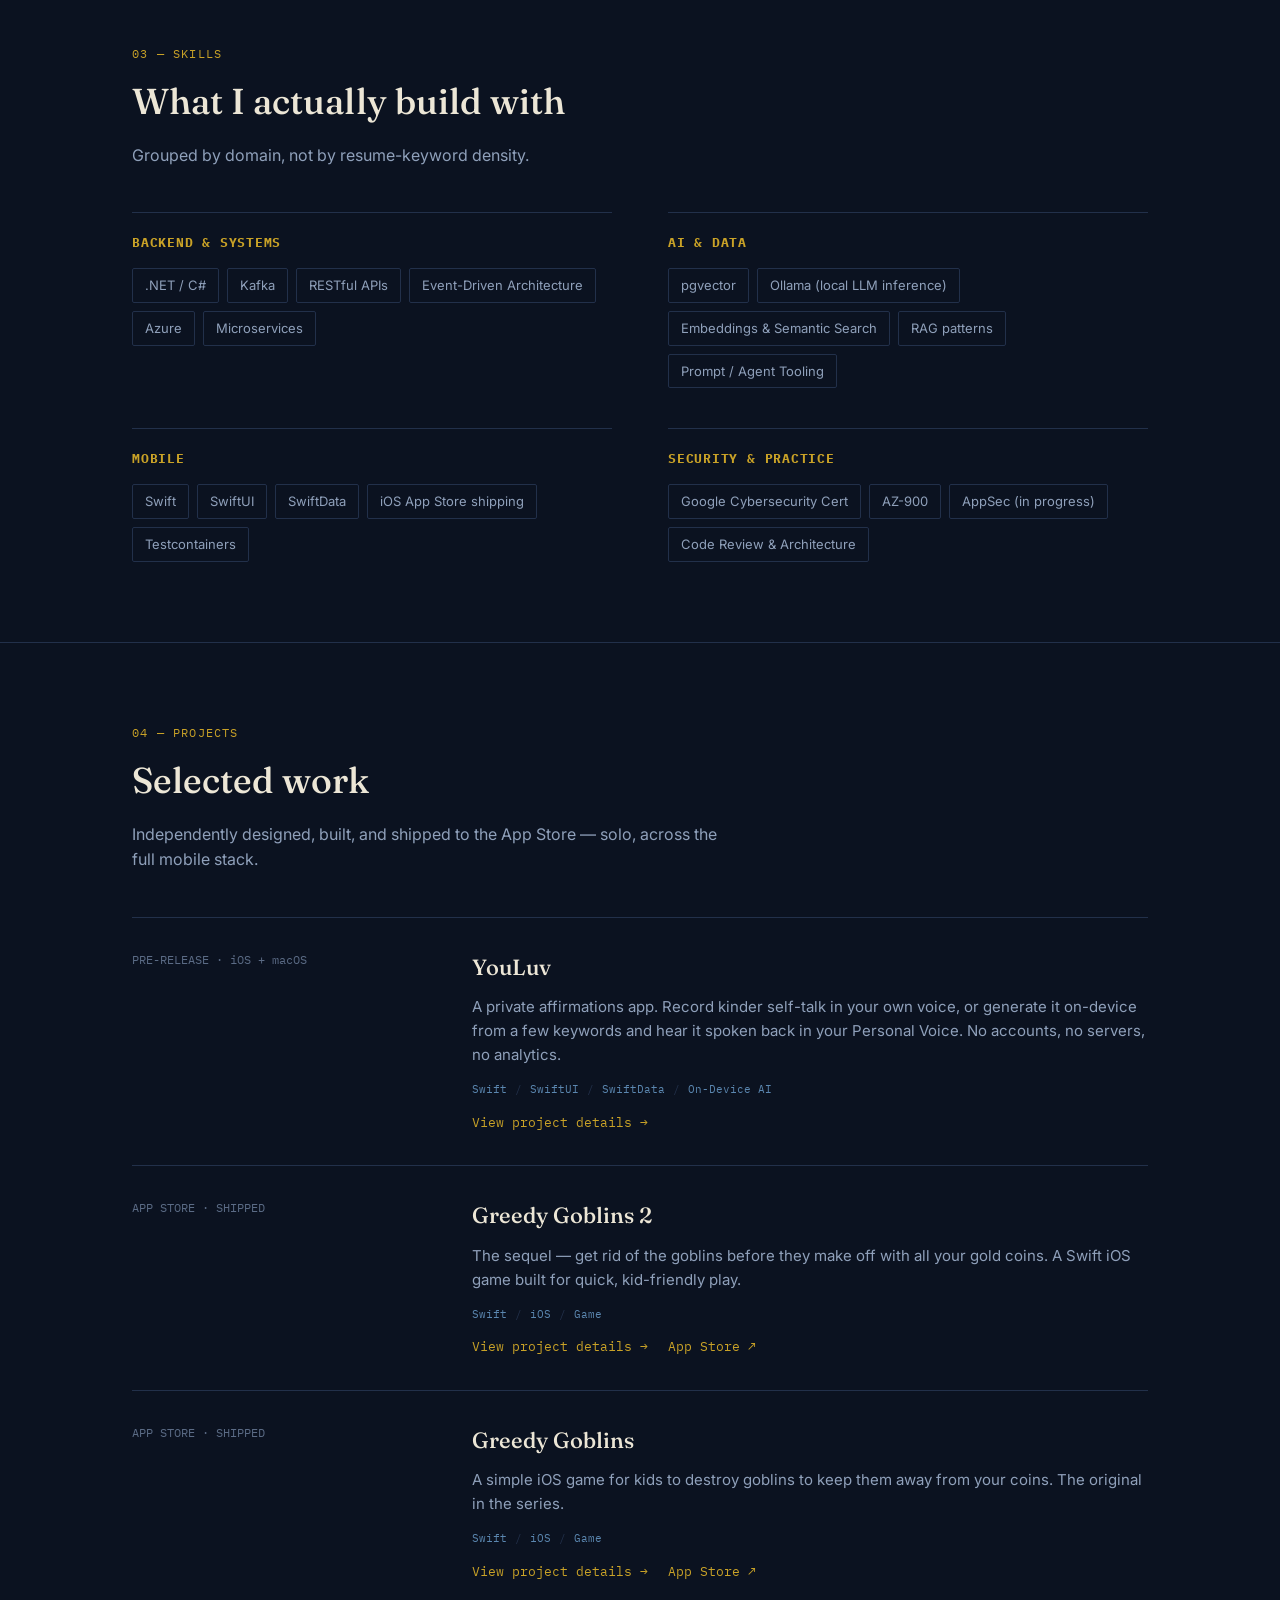
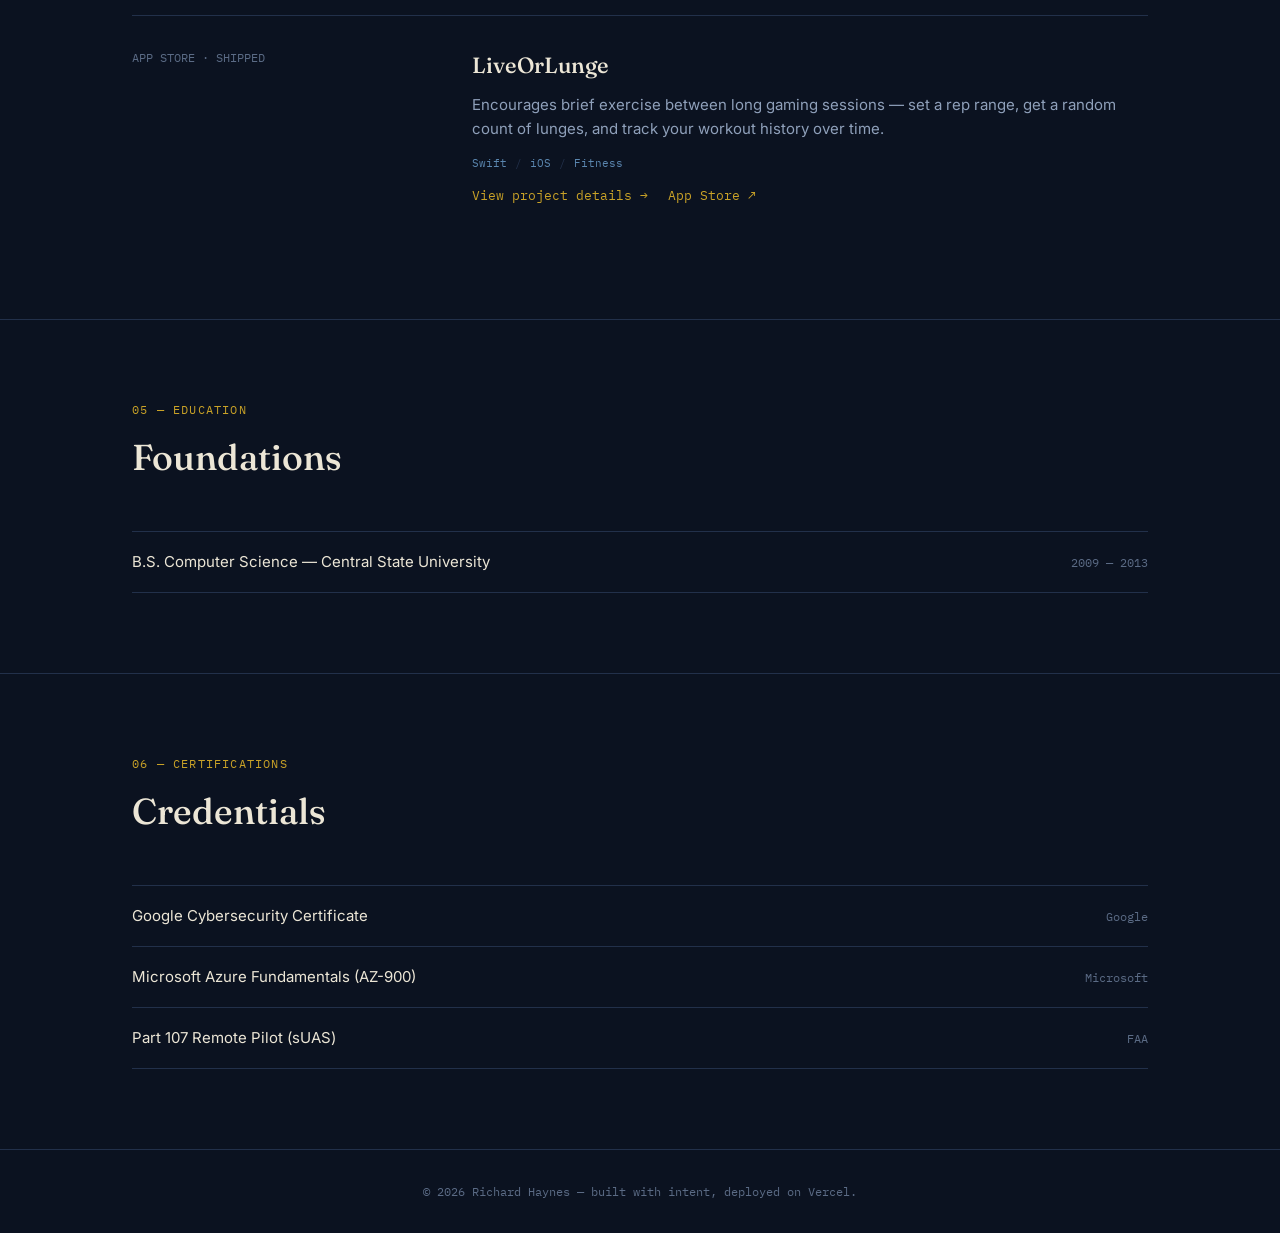
==== commit b9bde398: "add YouLuv project card, detail page, and assets Co-Authored-By: Claude Opus 4.7 <noreply@anthropic." ====
--- a/index.html
+++ b/index.html
@@ -251,6 +251,25 @@
     </div>
     <div class="proj-list">
       <div class="proj reveal">
+        <div class="proj-meta">PRE-RELEASE · iOS + macOS</div>
+        <div>
+          <div class="proj-title">YouLuv</div>
+          <p class="proj-desc">
+            A private affirmations app. Record kinder self-talk in your own
+            voice, or generate it on-device from a few keywords and hear it
+            spoken back in your Personal Voice. No accounts, no servers,
+            no analytics.
+          </p>
+          <div class="proj-tags">
+            <span>Swift</span><span>SwiftUI</span><span>SwiftData</span><span>On-Device AI</span>
+          </div>
+          <div class="proj-links">
+            <a class="proj-link" href="youluv.html">View project details →</a>
+          </div>
+        </div>
+      </div>
+
+      <div class="proj reveal">
         <div class="proj-meta">APP STORE · SHIPPED</div>
         <div>
           <div class="proj-title">Greedy Goblins 2</div>
@@ -366,6 +385,7 @@
     ['2024', 'SIDE_PROJECT', 'shipped="GreedyGoblins 2 (Swift)"'],
     ['2024', 'ROLE_PROMOTED', 'role="Senior Software Developer"'],
     ['2025', 'SKILL_ACQUIRED', 'skill="pgvector + Ollama (local LLM inference)"'],
+    ['2026', 'SIDE_PROJECT', 'building="YouLuv (SwiftUI + on-device AI)"'],
     ['2026', 'STATUS', 'msg="Targeting staff-level / architect. Still asking why."'],
   ];
 
